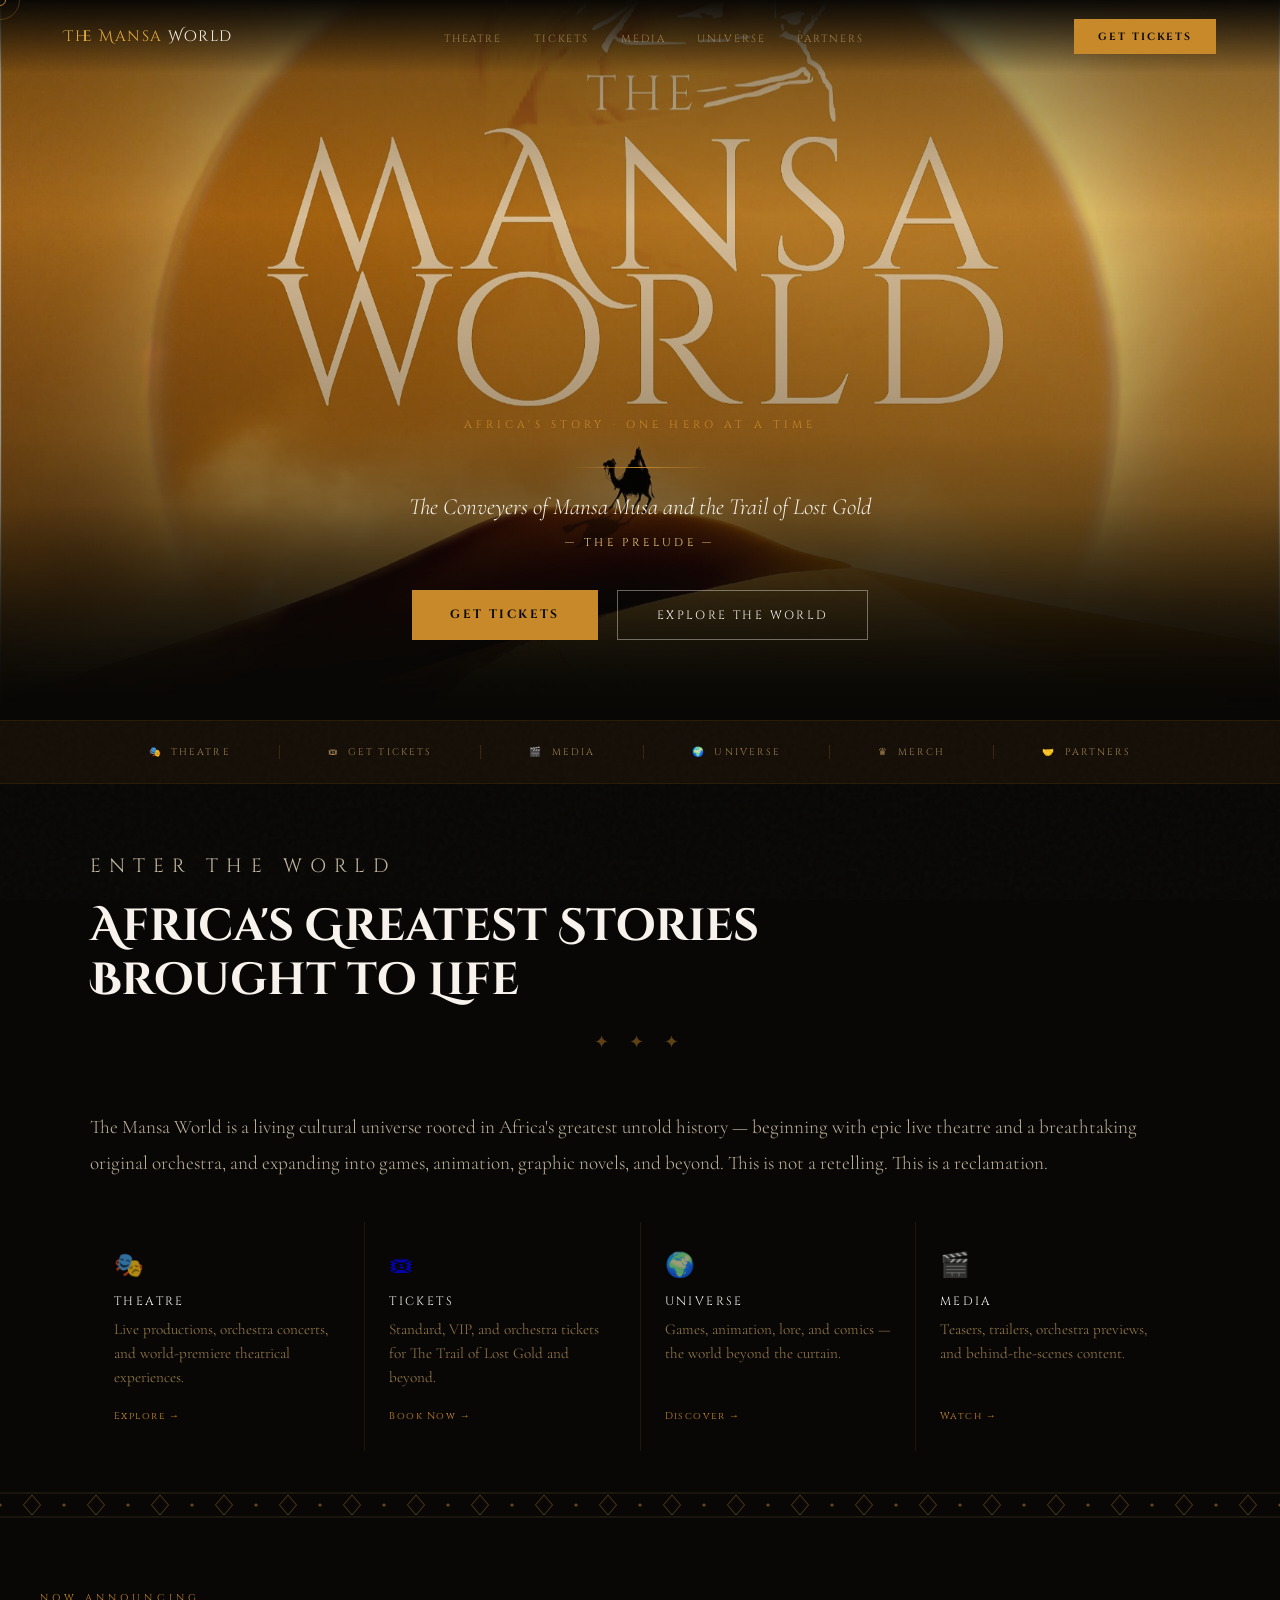
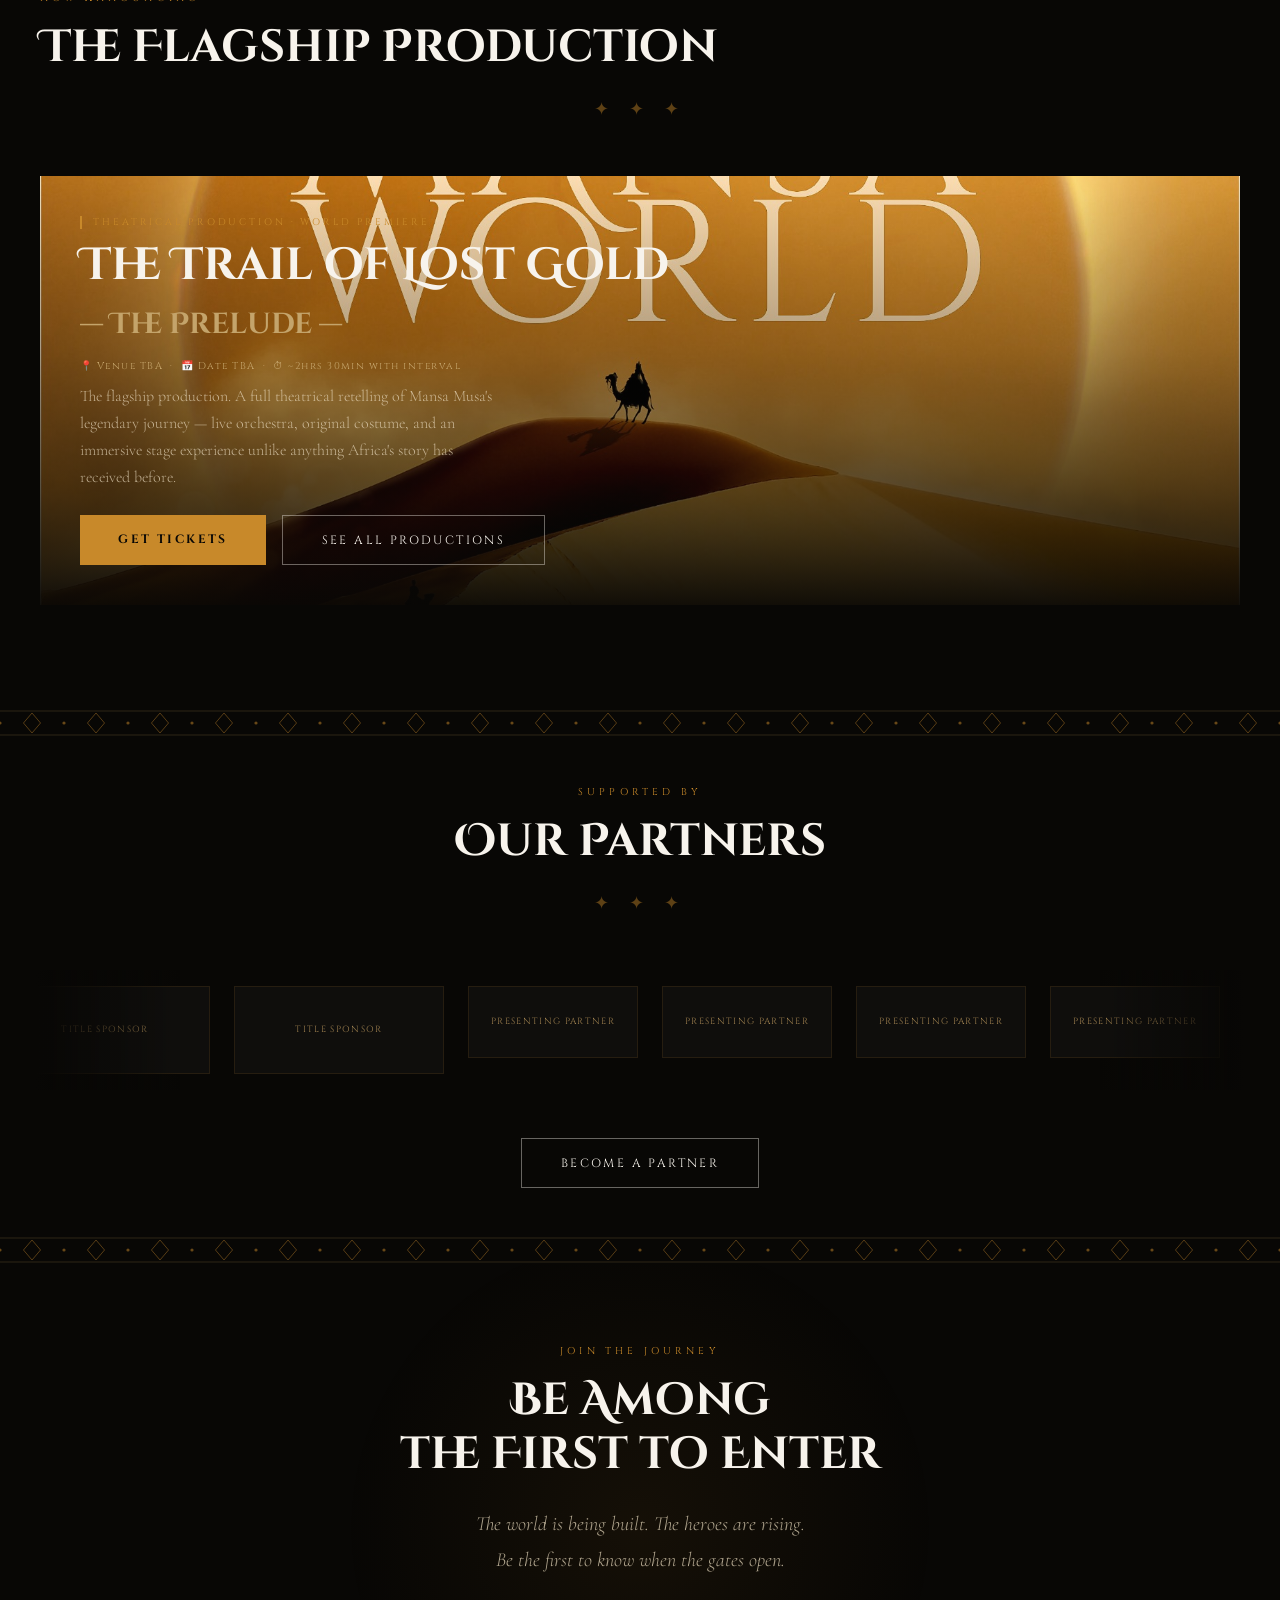
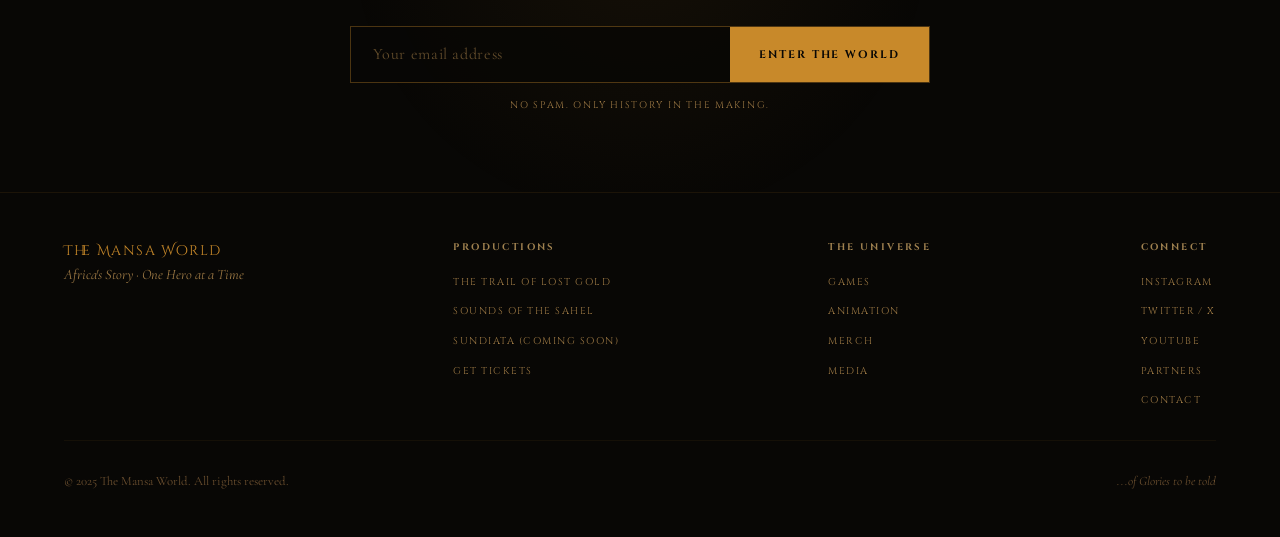
==== index.html @ ad593a13 "Initial commit" ====
<!DOCTYPE html>
<html lang="en">
<head>
  <meta charset="UTF-8" />
  <meta name="viewport" content="width=device-width, initial-scale=1.0"/>
  <title>The Mansa World — Africa's Story, One Hero at a Time</title>
  <link rel="preconnect" href="https://fonts.googleapis.com">
  <link rel="preconnect" href="https://fonts.gstatic.com" crossorigin>
  <link href="https://fonts.googleapis.com/css2?family=Cinzel+Decorative:wght@400;700;900&family=Cinzel:wght@400;600;700&family=Cormorant+Garamond:ital,wght@0,300;0,400;0,600;1,300;1,400&display=swap" rel="stylesheet">
  <link rel="stylesheet" href="styles.css">
</head>
<body>

<div class="page-curtain" id="pageCurtain"></div>
<div class="cursor" id="cursor"></div>
<div class="cursor-trail" id="cursorTrail"></div>

<nav class="nav-entrance">
  <a href="index.html" class="nav-logo">The Mansa <span>World</span></a>
  <ul class="nav-links">
    <li><a href="theatre.html">Theatre</a></li>
    <li><a href="tickets.html">Tickets</a></li>
    <li><a href="media.html">Media</a></li>
    <li><a href="universe.html">Universe</a></li>
    <li><a href="sponsors.html">Partners</a></li>
  </ul>
  <button type="button" class="nav-cta" onclick="window.location='tickets.html'">Get Tickets</button>
  <button type="button" class="hamburger" id="hamburger" aria-label="Toggle menu"><span></span><span></span><span></span></button>
</nav>

<!-- HERO -->
<section id="hero">
  <div class="hero-bg-image"></div>
  <div class="hero-bg-overlay"></div>
  <div id="particles"></div>
  <p class="hero-eyebrow">Africa's Story · One Hero at a Time</p>
  <div class="hero-divider"></div>
  <p class="hero-subtitle">The Conveyers of Mansa Musa and the Trail of Lost Gold</p>
  <p class="hero-prelude">— The Prelude —</p>
  <div class="hero-actions">
    <a href="tickets.html" class="btn-primary">Get Tickets</a>
    <a href="theatre.html" class="btn-outline">Explore the World</a>
  </div>
</section>

<!-- QUICK NAV STRIP -->
<div class="quick-strip">
  <a href="theatre.html">🎭 &nbsp;Theatre</a>
  <div class="quick-strip-divider"></div>
  <a href="tickets.html">🎟 &nbsp;Get Tickets</a>
  <div class="quick-strip-divider"></div>
  <a href="media.html">🎬 &nbsp;Media</a>
  <div class="quick-strip-divider"></div>
  <a href="universe.html">🌍 &nbsp;Universe</a>
  <div class="quick-strip-divider"></div>
  <a href="merch.html">♛ &nbsp;Merch</a>
  <div class="quick-strip-divider"></div>
  <a href="sponsors.html">🤝 &nbsp;Partners</a>
</div>

<!-- HUB -->
<section id="hub">
  <div class="hub-inner reveal">
    <p class="section-label">Enter the World</p>
    <h2 class="section-title">Africa's Greatest Stories<br/>Brought to Life</h2>
    <div class="ornament">✦ ✦ ✦</div>
    <p>The Mansa World is a living cultural universe rooted in Africa's greatest untold history — beginning with epic live theatre and a breathtaking original orchestra, and expanding into games, animation, graphic novels, and beyond. This is not a retelling. This is a reclamation.</p>
  </div>
  <div class="hub-grid">
    <a href="theatre.html" class="hub-tile reveal">
      <div class="hub-tile-icon">🎭</div>
      <div class="hub-tile-label">Theatre</div>
      <div class="hub-tile-desc">Live productions, orchestra concerts, and world-premiere theatrical experiences.</div>
      <span class="hub-arrow">Explore →</span>
    </a>
    <a href="tickets.html" class="hub-tile reveal">
      <div class="hub-tile-icon">🎟</div>
      <div class="hub-tile-label">Tickets</div>
      <div class="hub-tile-desc">Standard, VIP, and orchestra tickets for The Trail of Lost Gold and beyond.</div>
      <span class="hub-arrow">Book Now →</span>
    </a>
    <a href="universe.html" class="hub-tile reveal">
      <div class="hub-tile-icon">🌍</div>
      <div class="hub-tile-label">Universe</div>
      <div class="hub-tile-desc">Games, animation, lore, and comics — the world beyond the curtain.</div>
      <span class="hub-arrow">Discover →</span>
    </a>
    <a href="media.html" class="hub-tile reveal">
      <div class="hub-tile-icon">🎬</div>
      <div class="hub-tile-label">Media</div>
      <div class="hub-tile-desc">Teasers, trailers, orchestra previews, and behind-the-scenes content.</div>
      <span class="hub-arrow">Watch →</span>
    </a>
  </div>
</section>

<!-- BAND -->
<div class="sahel-band"><svg viewBox="0 0 1200 28" preserveAspectRatio="none" xmlns="http://www.w3.org/2000/svg"><defs><pattern id="sb1" x="0" y="0" width="60" height="28" patternUnits="userSpaceOnUse"><polygon points="30,4 38,14 30,24 22,14" fill="none" stroke="#C8892A" stroke-width="0.8"/><circle cx="0" cy="14" r="1.5" fill="#C8892A"/><circle cx="60" cy="14" r="1.5" fill="#C8892A"/><line x1="0" y1="2" x2="60" y2="2" stroke="#9E7A45" stroke-width="0.5"/><line x1="0" y1="26" x2="60" y2="26" stroke="#9E7A45" stroke-width="0.5"/></pattern></defs><rect width="1200" height="28" fill="url(#sb1)"/></svg></div>

<!-- FEATURED SHOW -->
 <br/><br/>
<section id="featured">
  <div class="featured-inner">
    <div class="featured-header reveal">
      <p class="section-label">Now Announcing</p>
      <h2 class="section-title">The Flagship Production</h2>
      <div class="ornament">✦ ✦ ✦</div>
    </div>
    <div class="show-card featured reveal">
      <div class="show-img show-img-cover"></div>
      <div class="show-card-gradient"></div>
      <div class="show-overlay"></div>
      <div class="show-info">
        <div class="show-type">Theatrical Production · World Premiere</div>
        <h3 class="show-title">The Trail of Lost Gold<br/><span class="show-title-sub">— The Prelude —</span></h3>
        <div class="show-meta">📍 Venue TBA &nbsp;·&nbsp; 📅 Date TBA &nbsp;·&nbsp; ⏱ ~2hrs 30min with interval</div>
        <p class="show-desc">The flagship production. A full theatrical retelling of Mansa Musa's legendary journey — live orchestra, original costume, and an immersive stage experience unlike anything Africa's story has received before.</p>
        <div class="show-actions">
          <a href="tickets.html" class="btn-primary">Get Tickets</a>
          <a href="theatre.html" class="btn-outline">See All Productions</a>
        </div>
      </div>
    </div>
  </div>
</section>
<br/><br/>

<!-- BAND -->
<div class="sahel-band"><svg viewBox="0 0 1200 28" preserveAspectRatio="none" xmlns="http://www.w3.org/2000/svg"><defs><pattern id="sb2" x="0" y="0" width="60" height="28" patternUnits="userSpaceOnUse"><polygon points="30,4 38,14 30,24 22,14" fill="none" stroke="#C8892A" stroke-width="0.8"/><circle cx="0" cy="14" r="1.5" fill="#C8892A"/><circle cx="60" cy="14" r="1.5" fill="#C8892A"/><line x1="0" y1="2" x2="60" y2="2" stroke="#9E7A45" stroke-width="0.5"/><line x1="0" y1="26" x2="60" y2="26" stroke="#9E7A45" stroke-width="0.5"/></pattern></defs><rect width="1200" height="28" fill="url(#sb2)"/></svg></div>

<!-- PARTNERS SCROLL -->
<section class="partners-strip">
  <div class="partners-strip-header reveal">
    <p class="section-label">Supported By</p>
    <h2 class="section-title">Our Partners</h2>
    <div class="ornament">✦ ✦ ✦</div>
  </div>

  <div class="partners-scroll-outer">
    <div class="partners-track">
      <!-- Set 1 -->
      <div class="partner-logo-item lg"><span>Title Sponsor</span></div>
      <div class="partner-logo-item lg"><span>Title Sponsor</span></div>
      <div class="partner-logo-item"><span>Presenting Partner</span></div>
      <div class="partner-logo-item"><span>Presenting Partner</span></div>
      <div class="partner-logo-item"><span>Presenting Partner</span></div>
      <div class="partner-logo-item"><span>Presenting Partner</span></div>
      <div class="partner-logo-item sm"><span>Supporting Partner</span></div>
      <div class="partner-logo-item sm"><span>Supporting Partner</span></div>
      <div class="partner-logo-item sm"><span>Supporting Partner</span></div>
      <div class="partner-logo-item sm"><span>Supporting Partner</span></div>
      <div class="partner-logo-item sm"><span>Supporting Partner</span></div>
      <div class="partner-logo-item sm"><span>Supporting Partner</span></div>
      <!-- Set 2 — duplicate for seamless loop -->
      <div class="partner-logo-item lg"><span>Title Sponsor</span></div>
      <div class="partner-logo-item lg"><span>Title Sponsor</span></div>
      <div class="partner-logo-item"><span>Presenting Partner</span></div>
      <div class="partner-logo-item"><span>Presenting Partner</span></div>
      <div class="partner-logo-item"><span>Presenting Partner</span></div>
      <div class="partner-logo-item"><span>Presenting Partner</span></div>
      <div class="partner-logo-item sm"><span>Supporting Partner</span></div>
      <div class="partner-logo-item sm"><span>Supporting Partner</span></div>
      <div class="partner-logo-item sm"><span>Supporting Partner</span></div>
      <div class="partner-logo-item sm"><span>Supporting Partner</span></div>
      <div class="partner-logo-item sm"><span>Supporting Partner</span></div>
      <div class="partner-logo-item sm"><span>Supporting Partner</span></div>
    </div>
  </div>

  <div class="partners-strip-cta reveal">
    <a href="sponsors.html" class="btn-outline">Become a Partner</a>
  </div>
</section>

<!-- BAND -->
<div class="sahel-band"><svg viewBox="0 0 1200 28" preserveAspectRatio="none" xmlns="http://www.w3.org/2000/svg"><defs><pattern id="sb3" x="0" y="0" width="60" height="28" patternUnits="userSpaceOnUse"><polygon points="30,4 38,14 30,24 22,14" fill="none" stroke="#C8892A" stroke-width="0.8"/><circle cx="0" cy="14" r="1.5" fill="#C8892A"/><circle cx="60" cy="14" r="1.5" fill="#C8892A"/><line x1="0" y1="2" x2="60" y2="2" stroke="#9E7A45" stroke-width="0.5"/><line x1="0" y1="26" x2="60" y2="26" stroke="#9E7A45" stroke-width="0.5"/></pattern></defs><rect width="1200" height="28" fill="url(#sb3)"/></svg></div>

<!-- WAITLIST -->
<section id="waitlist">
  <div class="waitlist-inner">
    <div class="reveal">
      <p class="section-label">Join the Journey</p>
      <h2 class="section-title">Be Among<br/>the First to Enter</h2>
    </div>
    <p class="waitlist-text reveal">The world is being built. The heroes are rising.<br/>Be the first to know when the gates open.</p>
    <div class="waitlist-form reveal">
      <input type="email" id="emailInput" placeholder="Your email address"/>
      <button onclick="handleSignup()">Enter the World</button>
    </div>
    <p class="waitlist-note reveal">No spam. Only history in the making.</p>
    <div class="success-msg" id="successMsg">⚜ &nbsp; You're on the list. The trail awaits.</div>
  </div>
</section>

<!-- FOOTER -->
<footer>
  <div>
    <div class="footer-brand">The Mansa World</div>
    <div class="footer-tagline">Africa's Story · One Hero at a Time</div>
  </div>
  <div class="footer-col">
    <h4>Productions</h4>
    <ul>
      <li><a href="theatre.html">The Trail of Lost Gold</a></li>
      <li><a href="theatre.html">Sounds of the Sahel</a></li>
      <li><a href="theatre.html">Sundiata (Coming Soon)</a></li>
      <li><a href="tickets.html">Get Tickets</a></li>
    </ul>
  </div>
  <div class="footer-col">
    <h4>The Universe</h4>
    <ul>
      <li><a href="universe.html">Games</a></li>
      <li><a href="universe.html">Animation</a></li>
      <li><a href="merch.html">Merch</a></li>
      <li><a href="media.html">Media</a></li>
    </ul>
  </div>
  <div class="footer-col">
  <h4>Connect</h4>
  <ul>
    <li><a href="https://www.instagram.com/themansaworld1" target="_blank" rel="noopener noreferrer">Instagram</a></li>
    <li><a href="https://x.com/TheMansaWorld?s=20" target="_blank" rel="noopener noreferrer">Twitter / X</a></li>
    <li><a href="https://www.youtube.com/@TheMansaWorld" target="_blank" rel="noopener noreferrer">YouTube</a></li>
    <li><a href="sponsors.html">Partners</a></li>
    <li><a href="mailto:hello@themansaworld.com" target="_blank" rel="noopener noreferrer">Contact</a></li>
  </ul>
</div>
  <div class="footer-bottom">
    <p>© 2025 The Mansa World. All rights reserved.</p>
    <p class="footer-motto">...of Glories to be told</p>
  </div>
</footer>

<script src="main.js"></script>
<script>
  // Curtain cleanup
  const curtain=document.getElementById('pageCurtain');
  if(curtain){curtain.addEventListener('animationend',()=>{curtain.style.display='none';});}
  // Hub tile stagger — after curtain clears
  setTimeout(()=>{document.querySelectorAll('.hub-tile').forEach((t,i)=>{setTimeout(()=>t.classList.add('visible'),i*130);});},1900);
  const pc=document.getElementById('particles');
  for(let i=0;i<35;i++){const p=document.createElement('div');p.className='particle';p.style.left=Math.random()*100+'vw';p.style.animationDuration=(10+Math.random()*18)+'s';p.style.animationDelay=(Math.random()*20)+'s';p.style.width=p.style.height=(1+Math.random()*2)+'px';pc.appendChild(p);}
  function handleSignup(){
    const input=document.getElementById('emailInput'),msg=document.getElementById('successMsg');
    if(!input.value||!input.value.includes('@')){input.focus();return;}
    input.parentElement.style.display='none';msg.style.display='block';
  }
  document.getElementById('emailInput').addEventListener('keydown',e=>{if(e.key==='Enter')handleSignup();});
</script>
</body>
</html>
---- styles.css ----
:root {
  --gold:#C8892A;--gold-light:#E6B040;--gold-pale:#F2D080;--white:#F7F3EC;
  --obsidian:#080705;--deep:#100D08;--earth:#2C1D0E;--terracotta:#A0522D;
  --ochre:#C47A2B;--sienna:#8B3A1A;--sahel-dust:#6B4F2F;--sage-dry:#7A7A5A;
  --sand:#9E7A45;--sand-light:#C4A46B;--cream:#EEE0C4;--muted:#A08250;
}
*,*::before,*::after{box-sizing:border-box;margin:0;padding:0;}
html{scroll-behavior:smooth;}
body{background:var(--obsidian);color:var(--cream);font-family:'Cormorant Garamond',serif;overflow-x:hidden;cursor:none;}
body::before{content:'';position:fixed;inset:0;z-index:0;background-image:url("data:image/svg+xml,%3Csvg viewBox='0 0 200 200' xmlns='http://www.w3.org/2000/svg'%3E%3Cfilter id='n'%3E%3CfeTurbulence type='fractalNoise' baseFrequency='0.85' numOctaves='4' stitchTiles='stitch'/%3E%3C/filter%3E%3Crect width='100%25' height='100%25' filter='url(%23n)' opacity='1'/%3E%3C/svg%3E");opacity:.03;pointer-events:none;}
.cursor{position:fixed;z-index:9999;width:12px;height:12px;border:1.5px solid var(--gold);border-radius:50%;pointer-events:none;transform:translate(-50%,-50%);mix-blend-mode:difference;}
.cursor-trail{position:fixed;z-index:9998;width:40px;height:40px;border:1px solid rgba(200,137,42,.3);border-radius:50%;pointer-events:none;transform:translate(-50%,-50%);transition:all .12s ease-out;}

/* NAV */
nav{position:fixed;top:0;left:0;right:0;z-index:200;display:flex;align-items:center;justify-content:space-between;padding:1.2rem 4rem;background:linear-gradient(to bottom,rgba(8,7,5,.97),transparent);}
.nav-logo{font-family:'Cinzel Decorative',serif;font-size:.95rem;color:var(--gold-light);letter-spacing:.1em;text-decoration:none;transition:color .3s,text-shadow .3s;}
.nav-logo span{color:var(--white);}
.nav-logo:hover{color:var(--white);text-shadow:0 0 24px rgba(200,137,42,.5);}
.nav-links{display:flex;gap:2rem;list-style:none;}
.nav-links a{font-family:'Cinzel',serif;font-size:.65rem;letter-spacing:.18em;text-transform:uppercase;color:var(--muted);text-decoration:none;transition:color .35s,text-shadow .35s;position:relative;padding-bottom:3px;}
.nav-links a::after{content:'';position:absolute;bottom:0;left:0;width:0;height:1px;background:linear-gradient(to right,var(--gold),var(--gold-light));transition:width .35s cubic-bezier(.22,1,.36,1);}
.nav-links a:hover{color:var(--gold-light);text-shadow:0 0 18px rgba(200,137,42,.4);}
.nav-links a:hover::after,.nav-links a.active::after{width:100%;}
.nav-links a.active{color:var(--gold-light);}
.nav-cta{font-family:'Cinzel',serif;font-size:.65rem;letter-spacing:.18em;text-transform:uppercase;background:var(--gold);border:none;color:var(--obsidian);padding:.65rem 1.5rem;cursor:none;font-weight:700;transition:background .3s,transform .2s,box-shadow .3s;}
.nav-cta:hover{background:var(--gold-light);transform:translateY(-2px);box-shadow:0 6px 24px rgba(200,137,42,.35);}
.hamburger{display:none;background:none;border:none;cursor:pointer;padding:.5rem;flex-direction:column;justify-content:center;gap:5px;}
.hamburger span{display:block;width:22px;height:2px;background:var(--gold-light);border-radius:2px;transition:transform .3s,opacity .3s;}
.hamburger.open span:nth-child(1){transform:translateY(7px) rotate(45deg);}
.hamburger.open span:nth-child(2){opacity:0;transform:scaleX(0);}
.hamburger.open span:nth-child(3){transform:translateY(-7px) rotate(-45deg);}

/* HERO */
#hero{position:relative;min-height:80vh;display:flex;flex-direction:column;align-items:center;justify-content:flex-end;text-align:center;overflow:hidden;padding:2rem 2rem 5rem;}
.hero-bg-overlay{position:absolute;inset:0;z-index:0;background:linear-gradient(to bottom,rgba(8,7,5,.5) 0%,rgba(8,7,5,.15) 30%,rgba(8,7,5,.35) 60%,rgba(8,7,5,1) 100%);}
#hero::after{content:'';position:absolute;bottom:0;left:0;right:0;height:30%;background:linear-gradient(to top,var(--obsidian),transparent);z-index:0;}
#particles{position:absolute;inset:0;pointer-events:none;overflow:hidden;z-index:1;}
.particle{position:absolute;width:2px;height:2px;background:var(--gold-pale);border-radius:50%;animation:float linear infinite;opacity:0;}
#hero>*:not(.hero-bg-overlay):not(#particles):not(.scroll-hint):not(.hero-bg-image){position:relative;z-index:2;}
.hero-eyebrow{font-family:'Cinzel',serif;font-size:.68rem;letter-spacing:.38em;text-transform:uppercase;color:var(--gold);margin-bottom:1rem;opacity:0;animation:fadeUp 1s .3s forwards;}
.hero-divider{width:140px;height:1px;background:linear-gradient(to right,transparent,var(--gold),transparent);margin:1.2rem auto;opacity:0;animation:fadeIn 1s .7s forwards;}
.hero-subtitle{font-size:clamp(1rem,2.2vw,1.45rem);font-style:italic;font-weight:300;color:var(--white);max-width:580px;line-height:1.7;opacity:0;animation:fadeUp 1s .9s forwards;}
.hero-prelude{margin-top:.5rem;font-family:'Cinzel',serif;font-size:.7rem;letter-spacing:.3em;text-transform:uppercase;color:var(--gold-pale);opacity:0;animation:fadeUp 1s 1.1s forwards;}
.hero-actions{margin-top:2.5rem;display:flex;gap:1.2rem;flex-wrap:wrap;justify-content:center;opacity:0;animation:fadeUp 1s 1.3s forwards;}
.scroll-hint{position:absolute;bottom:2rem;left:50%;transform:translateX(-50%);display:flex;flex-direction:column;align-items:center;gap:.5rem;font-family:'Cinzel',serif;font-size:.58rem;letter-spacing:.3em;text-transform:uppercase;color:var(--sand);z-index:2;opacity:0;animation:fadeIn 1s 2s forwards;}
.scroll-hint::after{content:'';display:block;width:1px;height:44px;background:linear-gradient(to bottom,var(--gold),transparent);animation:scrollPulse 2s infinite;}

/* ENTRANCE — page curtain */
.page-curtain{position:fixed;inset:0;z-index:8000;background:var(--obsidian);pointer-events:none;animation:curtain-lift 1.6s ease-out forwards;}
@keyframes curtain-lift{0%,35%{opacity:1;}100%{opacity:0;}}

/* ENTRANCE — nav slide down (homepage only) */
.nav-entrance{animation:nav-drop .9s .6s cubic-bezier(.22,1,.36,1) backwards;}
@keyframes nav-drop{from{transform:translateY(-110%);opacity:0;}to{transform:translateY(0);opacity:1;}}

/* ENTRANCE — hero background slow zoom */
.hero-bg-image{position:absolute;inset:0;z-index:0;background-image:url('cover.jpeg');background-size:cover;background-position:center 40%;animation:hero-zoom 14s ease-out forwards;will-change:transform;}
@keyframes hero-zoom{from{transform:scale(1.07);}to{transform:scale(1);}}

/* ENTRANCE — hero text improved delays */
.hero-eyebrow{animation-delay:.85s !important;}
.hero-divider{animation-delay:1.15s !important;}
.hero-subtitle{animation-delay:1.35s !important;}
.hero-prelude{animation-delay:1.55s !important;}
.hero-actions{animation-delay:1.75s !important;}

/* ENTRANCE — hub tiles stagger (set via JS) */
.hub-tile{opacity:0;transform:translateY(22px);transition:opacity .55s ease,transform .55s ease;}
.hub-tile.visible{opacity:1;transform:translateY(0);}

/* PAGE BANNER */
.page-banner{position:relative;min-height:48vh;display:flex;align-items:flex-end;padding:0 4rem 4.5rem;overflow:hidden;background-image:url('cover.jpeg');background-size:cover;background-position:center 20%;}
.page-banner::before{content:'';position:absolute;inset:0;background:linear-gradient(to bottom,rgba(8,7,5,.7) 0%,rgba(8,7,5,.35) 45%,rgba(8,7,5,.92) 100%);}
.page-banner::after{content:'';position:absolute;bottom:0;left:0;right:0;height:1px;background:linear-gradient(to right,transparent,rgba(200,137,42,.4),transparent);}
.page-banner-content{position:relative;z-index:1;max-width:1200px;width:100%;}
.page-banner-eyebrow{font-family:'Cinzel',serif;font-size:.6rem;letter-spacing:.38em;text-transform:uppercase;color:var(--gold);margin-bottom:1rem;}
.page-title{font-family:'Cinzel Decorative',serif;font-size:clamp(2rem,5vw,4rem);color:var(--white);line-height:1.1;margin-bottom:1rem;}
.page-subtitle{font-size:1.15rem;font-style:italic;font-weight:300;color:rgba(238,224,196,.72);max-width:560px;line-height:1.7;}

/* BUTTONS */
.btn-primary{font-family:'Cinzel',serif;font-size:.75rem;letter-spacing:.2em;text-transform:uppercase;background:var(--gold);color:var(--obsidian);border:none;padding:1rem 2.4rem;cursor:none;font-weight:700;text-decoration:none;display:inline-block;transition:background .3s,transform .2s,box-shadow .3s;}
.btn-primary:hover{background:var(--gold-light);transform:translateY(-2px);box-shadow:0 8px 28px rgba(200,137,42,.4);}
.btn-outline{font-family:'Cinzel',serif;font-size:.75rem;letter-spacing:.2em;text-transform:uppercase;background:none;color:var(--white);border:1px solid rgba(247,243,236,.4);padding:1rem 2.4rem;cursor:none;text-decoration:none;display:inline-block;transition:border-color .3s,color .3s;}
.btn-outline:hover{border-color:var(--gold-light);color:var(--gold-light);}

/* DECORATIVE */
.sahel-band{position:relative;z-index:1;width:100%;height:28px;overflow:hidden;opacity:.5;}
.sahel-band svg{width:100%;height:100%;}
.section-label{font-family:'Cinzel',serif;font-size:.62rem;letter-spacing:.42em;text-transform:uppercase;color:var(--gold);margin-bottom:1rem;}
.section-title{font-family:'Cinzel Decorative',serif;font-size:clamp(1.6rem,3.5vw,3rem);color:var(--white);line-height:1.2;margin-bottom:1.5rem;}
.ornament{text-align:center;margin:.5rem 0 3.5rem;color:var(--gold);font-size:1.1rem;letter-spacing:.5rem;opacity:.45;}

/* HUB (Homepage) */
#hub{position:relative;z-index:1;padding:4rem 2rem 2.5rem;}
.hub-inner{max-width:1100px;margin:0 auto 2.5rem;}
.hub-inner p{font-size:1.2rem;line-height:1.9;font-weight:300;color:rgba(238,224,196,.8);}
.hub-grid{display:grid;grid-template-columns:repeat(4,1fr);gap:1px;max-width:1100px;margin:0 auto;background:rgba(200,137,42,.12);}
.hub-tile{display:flex;flex-direction:column;align-items:flex-start;padding:1.8rem 1.5rem;background:var(--obsidian);text-decoration:none;transition:background .3s;}
.hub-tile:hover{background:rgba(44,29,14,.8);}
.hub-tile:hover .hub-arrow{color:var(--gold-light);transform:translateX(4px);}
.hub-tile-icon{font-size:1.5rem;margin-bottom:.8rem;opacity:.7;}
.hub-tile-label{font-family:'Cinzel',serif;font-size:.75rem;letter-spacing:.2em;text-transform:uppercase;color:var(--white);margin-bottom:.5rem;}
.hub-tile-desc{font-size:.95rem;color:var(--muted);font-weight:300;line-height:1.6;margin-bottom:1.2rem;flex:1;}
.hub-arrow{font-family:'Cinzel',serif;font-size:.62rem;letter-spacing:.15em;color:var(--gold);transition:color .3s,transform .3s;display:inline-block;}

/* FEATURED (Homepage) */
#featured{position:relative;z-index:1;padding:2rem 2rem 4rem;}
.featured-inner{max-width:1200px;margin:0 auto;}
.featured-header{margin-bottom:2.5rem;}

/* QUICK-NAV STRIP (Homepage) */
.quick-strip{position:relative;z-index:1;background:rgba(44,29,14,.4);border-top:1px solid rgba(200,137,42,.1);border-bottom:1px solid rgba(200,137,42,.1);padding:1.5rem 4rem;display:flex;align-items:center;justify-content:center;gap:3rem;flex-wrap:wrap;}
.quick-strip a{font-family:'Cinzel',serif;font-size:.6rem;letter-spacing:.22em;text-transform:uppercase;color:var(--muted);text-decoration:none;transition:color .3s;}
.quick-strip a:hover{color:var(--gold-light);}
.quick-strip-divider{width:1px;height:14px;background:rgba(200,137,42,.2);}

/* THEATRE */
#theatre{position:relative;z-index:1;padding:6rem 2rem 5rem;max-width:1200px;margin:0 auto;}
.theatre-intro{max-width:700px;margin-bottom:5rem;}
.theatre-intro p{font-size:1.22rem;line-height:1.9;font-weight:300;color:rgba(238,224,196,.82);margin-bottom:1.2rem;}
.theatre-intro p em{color:var(--sand-light);font-style:italic;}
.shows-grid{display:grid;grid-template-columns:1fr 1fr;gap:2px;}
.show-card{position:relative;overflow:hidden;background:var(--earth);min-height:460px;display:flex;flex-direction:column;justify-content:flex-end;cursor:none;transition:transform .5s;}
.show-card:hover{transform:scale(1.012);}
.show-card:hover .show-overlay{opacity:1;}
.show-card:hover .show-img{transform:scale(1.06);}
.show-img{position:absolute;inset:0;background:linear-gradient(135deg,#2C1D0E 0%,#1A1208 50%,#3A2410 100%);transition:transform .7s;display:flex;align-items:center;justify-content:center;font-size:5rem;opacity:.2;}
.show-card-gradient{position:absolute;inset:0;background:linear-gradient(to top,rgba(8,7,5,.96) 0%,rgba(8,7,5,.3) 60%,transparent 100%);}
.show-info{position:relative;z-index:1;padding:2.5rem;}
.show-type{font-family:'Cinzel',serif;font-size:.6rem;letter-spacing:.3em;text-transform:uppercase;color:var(--gold);margin-bottom:.6rem;border-left:2px solid var(--gold);padding-left:.7rem;}
.show-title{font-family:'Cinzel Decorative',serif;font-size:clamp(1.2rem,2.2vw,1.9rem);color:var(--white);line-height:1.2;margin-bottom:.8rem;}
.show-meta{font-family:'Cinzel',serif;font-size:.62rem;letter-spacing:.15em;color:var(--sand-light);margin-bottom:.6rem;}
.show-desc{font-size:1rem;font-weight:300;line-height:1.7;color:rgba(238,224,196,.7);margin-bottom:1.5rem;max-width:420px;}
.show-overlay{position:absolute;inset:0;z-index:0;border:1px solid rgba(200,137,42,.3);opacity:0;transition:opacity .4s;pointer-events:none;}
.show-actions{display:flex;gap:1rem;flex-wrap:wrap;}
.show-card.featured{grid-column:1/-1;min-height:400px;}
.show-card.featured .show-title{font-size:clamp(1.8rem,3.5vw,2.8rem);}

/* UPCOMING (on Theatre page) */
#upcoming{position:relative;z-index:1;padding:6rem 2rem;background:linear-gradient(to bottom,transparent,rgba(44,29,14,.55) 20%,rgba(44,29,14,.55) 80%,transparent);}
.upcoming-inner{max-width:1100px;margin:0 auto;}
.upcoming-items{display:grid;grid-template-columns:repeat(4,1fr);gap:1.5rem;margin-top:2rem;}
.upcoming-item{padding:1.8rem 1.5rem;border:1px solid rgba(200,137,42,.1);background:rgba(8,7,5,.4);transition:border-color .3s;}
.upcoming-item:hover{border-color:rgba(200,137,42,.35);}
.upcoming-tag{font-family:'Cinzel',serif;font-size:.55rem;letter-spacing:.2em;text-transform:uppercase;color:var(--terracotta);margin-bottom:.7rem;}
.upcoming-title{font-family:'Cinzel',serif;font-size:.8rem;letter-spacing:.1em;color:var(--white);margin-bottom:.4rem;}
.upcoming-desc{font-size:.92rem;color:var(--muted);font-weight:300;line-height:1.6;}
.upcoming-status{display:inline-block;margin-top:1rem;font-family:'Cinzel',serif;font-size:.55rem;letter-spacing:.15em;text-transform:uppercase;padding:.25rem .7rem;border:1px solid rgba(200,137,42,.3);color:var(--gold);}

/* SECTION CTA */
.section-cta{position:relative;z-index:1;padding:6rem 2rem;text-align:center;background:linear-gradient(to bottom,transparent,rgba(44,29,14,.5) 30%,rgba(44,29,14,.5) 70%,transparent);}
.section-cta-inner{max-width:620px;margin:0 auto;}
.section-cta p{font-size:1.2rem;font-style:italic;font-weight:300;color:rgba(238,224,196,.75);margin-bottom:2rem;line-height:1.8;}
.cta-buttons{display:flex;gap:1rem;justify-content:center;flex-wrap:wrap;}

/* TICKETS */
#tickets{position:relative;z-index:1;background:linear-gradient(to bottom,transparent,rgba(44,29,14,.7) 15%,rgba(44,29,14,.7) 85%,transparent);padding:6rem 2rem;}
.tickets-inner{max-width:1100px;margin:0 auto;}
.ticket-cards{display:grid;grid-template-columns:repeat(3,1fr);gap:1.5rem;margin-top:3.5rem;}
.ticket-card{border:1px solid rgba(200,137,42,.15);padding:2.5rem 2rem;background:rgba(8,7,5,.5);position:relative;overflow:hidden;transition:border-color .4s,transform .4s;}
.ticket-card:hover{border-color:rgba(200,137,42,.5);transform:translateY(-4px);}
.ticket-card::before{content:'';position:absolute;top:0;left:0;right:0;height:1px;background:linear-gradient(to right,transparent,var(--gold),transparent);opacity:0;transition:opacity .4s;}
.ticket-card:hover::before{opacity:1;}
.ticket-badge{display:inline-block;font-family:'Cinzel',serif;font-size:.58rem;letter-spacing:.2em;text-transform:uppercase;background:rgba(200,137,42,.15);color:var(--gold);border:1px solid rgba(200,137,42,.3);padding:.3rem .8rem;margin-bottom:1.2rem;}
.ticket-show{font-family:'Cinzel',serif;font-size:.8rem;letter-spacing:.12em;color:var(--white);margin-bottom:.4rem;}
.ticket-venue{font-size:.92rem;font-style:italic;color:var(--sand);margin-bottom:.3rem;}
.ticket-date{font-family:'Cinzel',serif;font-size:.62rem;letter-spacing:.15em;color:var(--muted);margin-bottom:1.5rem;}
.ticket-divider{width:100%;height:1px;background:rgba(200,137,42,.12);margin-bottom:1.5rem;}
.ticket-price{font-family:'Cinzel Decorative',serif;font-size:1.5rem;color:var(--gold-light);margin-bottom:.3rem;}
.ticket-price span{font-family:'Cormorant Garamond',serif;font-size:.85rem;color:var(--muted);font-weight:300;}
.ticket-note{font-size:.9rem;color:var(--muted);margin-bottom:1.8rem;}

/* GROUP BOOKINGS */
.group-bookings{max-width:1100px;margin:3.5rem auto 0;display:grid;grid-template-columns:1fr 1fr;gap:1.5rem;}
.group-card{padding:2.5rem;border:1px solid rgba(200,137,42,.12);background:rgba(8,7,5,.4);}
.group-card-icon{font-size:1.6rem;margin-bottom:1rem;opacity:.6;}
.group-card h3{font-family:'Cinzel',serif;font-size:.75rem;letter-spacing:.2em;text-transform:uppercase;color:var(--sand-light);margin-bottom:.8rem;}
.group-card p{font-size:1rem;line-height:1.8;color:rgba(238,224,196,.65);font-weight:300;margin-bottom:1.2rem;}
.group-card a{color:var(--gold-light);text-decoration:none;font-family:'Cinzel',serif;font-size:.62rem;letter-spacing:.15em;text-transform:uppercase;}

/* MEDIA */
#media{position:relative;z-index:1;padding:6rem 2rem;max-width:1200px;margin:0 auto;}
.media-tabs{display:flex;margin-top:3rem;margin-bottom:2.5rem;border-bottom:1px solid rgba(200,137,42,.15);}
.media-tab{font-family:'Cinzel',serif;font-size:.65rem;letter-spacing:.2em;text-transform:uppercase;padding:.8rem 1.8rem;cursor:none;color:var(--muted);background:none;border:none;border-bottom:2px solid transparent;margin-bottom:-1px;transition:color .3s,border-color .3s;}
.media-tab.active,.media-tab:hover{color:var(--gold-light);border-bottom-color:var(--gold);}
.media-panel{display:none;}
.media-panel.active{display:block;}
.media-grid{display:grid;grid-template-columns:repeat(3,1fr);gap:1.5rem;}
.media-card{position:relative;aspect-ratio:16/9;background:var(--earth);overflow:hidden;cursor:none;transition:transform .4s;}
.media-card:hover{transform:scale(1.02);}
.media-card:hover .media-play{opacity:1;transform:translate(-50%,-50%) scale(1);}
.media-card-bg{width:100%;height:100%;background:linear-gradient(135deg,#2C1D0E,#1A1208);display:flex;align-items:center;justify-content:center;font-size:2.5rem;opacity:.15;}
.media-play{position:absolute;top:50%;left:50%;transform:translate(-50%,-50%) scale(.85);width:56px;height:56px;border:1.5px solid var(--gold);border-radius:50%;display:flex;align-items:center;justify-content:center;opacity:0;transition:opacity .3s,transform .3s;}
.media-play::after{content:'';width:0;height:0;border-top:10px solid transparent;border-bottom:10px solid transparent;border-left:18px solid var(--gold-light);margin-left:3px;}
.media-label{position:absolute;bottom:0;left:0;right:0;padding:1rem;background:linear-gradient(to top,rgba(8,7,5,.95),transparent);}
.media-label-type{font-family:'Cinzel',serif;font-size:.55rem;letter-spacing:.2em;color:var(--gold);text-transform:uppercase;}
.media-label-title{font-size:.95rem;font-weight:300;color:var(--white);margin-top:.2rem;}

/* SOCIAL FOLLOW */
.social-follow{position:relative;z-index:1;padding:5rem 2rem;text-align:center;border-top:1px solid rgba(200,137,42,.08);}
.social-follow-inner{max-width:700px;margin:0 auto;}
.social-follow p{font-size:1.1rem;font-style:italic;font-weight:300;color:rgba(238,224,196,.65);margin-bottom:2.5rem;line-height:1.8;}
.social-links{display:flex;gap:1.2rem;justify-content:center;flex-wrap:wrap;}
.social-link{font-family:'Cinzel',serif;font-size:.62rem;letter-spacing:.2em;text-transform:uppercase;color:var(--muted);text-decoration:none;border:1px solid rgba(200,137,42,.2);padding:.7rem 1.6rem;transition:border-color .3s,color .3s;}
.social-link:hover{border-color:var(--gold);color:var(--gold-light);}

/* UNIVERSE */
#universe{position:relative;z-index:1;background:linear-gradient(to bottom,transparent,rgba(44,29,14,.6) 20%,rgba(44,29,14,.6) 80%,transparent);padding:6rem 2rem;}
.universe-inner{max-width:1100px;margin:0 auto;}
.universe-grid{display:grid;grid-template-columns:repeat(3,1fr);gap:1.5rem;margin-top:3.5rem;}
.universe-card{padding:2.5rem 2rem;border:1px solid rgba(200,137,42,.12);background:rgba(8,7,5,.5);transition:border-color .4s,transform .4s;}
.universe-card:hover{border-color:rgba(200,137,42,.4);transform:translateY(-4px);}
.universe-icon{font-size:1.8rem;margin-bottom:1rem;opacity:.6;}
.universe-title{font-family:'Cinzel',serif;font-size:.82rem;letter-spacing:.15em;text-transform:uppercase;color:var(--sand-light);margin-bottom:.8rem;}
.universe-text{font-size:1rem;line-height:1.8;color:rgba(238,224,196,.65);font-weight:300;}
.universe-card-meta{margin-top:1.2rem;font-family:'Cinzel',serif;font-size:.55rem;letter-spacing:.15em;text-transform:uppercase;color:var(--gold);opacity:.7;}

/* LORE */
#lore{position:relative;z-index:1;padding:6rem 2rem;max-width:1100px;margin:0 auto;}
.lore-grid{display:grid;grid-template-columns:1fr 1fr;gap:5rem;align-items:center;margin-top:4rem;}
.lore-text p{font-size:1.2rem;line-height:1.9;color:rgba(238,224,196,.8);margin-bottom:1.5rem;font-weight:300;}
.lore-text p em{color:var(--sand-light);font-style:italic;}
.lore-visual{position:relative;aspect-ratio:3/4;background:var(--earth);border:1px solid rgba(200,137,42,.2);overflow:hidden;}
.lore-visual::before{content:'';position:absolute;top:12px;left:12px;width:30px;height:30px;border-top:1px solid var(--gold);border-left:1px solid var(--gold);opacity:.5;z-index:1;}
.lore-visual::after{content:'';position:absolute;bottom:12px;right:12px;width:30px;height:30px;border-bottom:1px solid var(--gold);border-right:1px solid var(--gold);opacity:.5;z-index:1;}

/* UNIVERSE COMING SOON */
.universe-coming{position:relative;z-index:1;padding:5rem 2rem;}
.universe-coming-inner{max-width:1100px;margin:0 auto;}
.coming-grid{display:grid;grid-template-columns:1fr 1fr;gap:1.5rem;margin-top:3rem;}
.coming-card{display:grid;grid-template-columns:80px 1fr;gap:1.5rem;align-items:center;padding:2rem;border:1px solid rgba(200,137,42,.1);background:rgba(8,7,5,.4);transition:border-color .3s;}
.coming-card:hover{border-color:rgba(200,137,42,.3);}
.coming-card-icon{font-size:2.2rem;text-align:center;opacity:.5;}
.coming-card h3{font-family:'Cinzel',serif;font-size:.75rem;letter-spacing:.15em;text-transform:uppercase;color:var(--white);margin-bottom:.4rem;}
.coming-card p{font-size:.95rem;color:var(--muted);font-weight:300;line-height:1.6;}
.coming-tag{display:inline-block;margin-top:.8rem;font-family:'Cinzel',serif;font-size:.52rem;letter-spacing:.15em;text-transform:uppercase;padding:.2rem .6rem;border:1px solid rgba(200,137,42,.25);color:var(--gold);}

/* MERCH */
#merch{position:relative;z-index:1;padding:6rem 2rem;max-width:1100px;margin:0 auto;}
.merch-grid{display:grid;grid-template-columns:repeat(3,1fr);gap:1.5rem;margin-top:3.5rem;}
.merch-item{position:relative;aspect-ratio:3/4;background:var(--earth);border:1px solid rgba(200,137,42,.1);overflow:hidden;cursor:none;transition:border-color .4s;}
.merch-item:hover{border-color:rgba(200,137,42,.4);}
.merch-item:hover .merch-overlay{opacity:1;}
.merch-item:hover .merch-img-ph{transform:scale(1.05);}
.merch-img-ph{width:100%;height:75%;background:linear-gradient(135deg,#2C1D0E,#1A1208);display:flex;align-items:center;justify-content:center;font-size:3rem;opacity:.25;transition:transform .6s;}
.merch-info{padding:1.2rem;}
.merch-name{font-family:'Cinzel',serif;font-size:.72rem;letter-spacing:.15em;text-transform:uppercase;color:var(--white);margin-bottom:.3rem;}
.merch-price{font-size:1rem;color:var(--gold-light);font-style:italic;}
.merch-overlay{position:absolute;inset:0;background:rgba(8,7,5,.6);display:flex;align-items:center;justify-content:center;opacity:0;transition:opacity .3s;}
.merch-overlay span{font-family:'Cinzel',serif;font-size:.65rem;letter-spacing:.25em;text-transform:uppercase;color:var(--gold-light);border:1px solid var(--gold);padding:.7rem 1.5rem;}

/* MERCH PRELAUNCH */
.merch-prelaunch{position:relative;z-index:1;margin-top:0;padding:5rem 2rem;text-align:center;background:linear-gradient(to bottom,transparent,rgba(44,29,14,.5) 30%,rgba(44,29,14,.5) 70%,transparent);}
.merch-prelaunch-inner{max-width:640px;margin:0 auto;}
.merch-prelaunch h3{font-family:'Cinzel Decorative',serif;font-size:clamp(1.2rem,2.5vw,2rem);color:var(--white);margin-bottom:1rem;}
.merch-prelaunch p{font-size:1.1rem;font-style:italic;font-weight:300;color:rgba(238,224,196,.7);line-height:1.8;margin-bottom:2rem;}
.merch-perks{display:flex;gap:2rem;justify-content:center;flex-wrap:wrap;margin-bottom:2.5rem;}
.merch-perk{font-family:'Cinzel',serif;font-size:.6rem;letter-spacing:.15em;text-transform:uppercase;color:var(--sand);display:flex;align-items:center;gap:.5rem;}
.merch-perk::before{content:'✦';color:var(--gold);font-size:.7rem;}

/* SPONSORS */
#sponsors{position:relative;z-index:1;padding:6rem 2rem;}
.sponsors-inner{max-width:1100px;margin:0 auto;text-align:center;}
.sponsors-subtitle{font-size:1.1rem;font-style:italic;font-weight:300;color:rgba(238,224,196,.6);margin-bottom:4rem;}
.sponsors-tier{margin-bottom:4rem;}
.tier-label{font-family:'Cinzel',serif;font-size:.6rem;letter-spacing:.35em;text-transform:uppercase;color:var(--sand);margin-bottom:2rem;display:flex;align-items:center;gap:1.5rem;justify-content:center;}
.tier-label::before,.tier-label::after{content:'';flex:1;max-width:120px;height:1px;}
.tier-label::before{background:linear-gradient(to right,transparent,rgba(200,137,42,.3));}
.tier-label::after{background:linear-gradient(to left,transparent,rgba(200,137,42,.3));}
.sponsors-row{display:flex;align-items:center;justify-content:center;flex-wrap:wrap;gap:2rem;}
.sponsor-logo{height:70px;width:160px;background:rgba(255,255,255,.04);border:1px solid rgba(200,137,42,.12);display:flex;align-items:center;justify-content:center;transition:background .3s,border-color .3s;cursor:none;}
.sponsor-logo:hover{background:rgba(200,137,42,.08);border-color:rgba(200,137,42,.3);}
.sponsor-logo span{font-family:'Cinzel',serif;font-size:.58rem;letter-spacing:.15em;color:var(--muted);text-transform:uppercase;}
.sponsor-logo.large{width:200px;height:86px;}
.sponsor-logo.small{width:120px;height:54px;}
.become-sponsor{margin-top:3.5rem;padding-top:2.5rem;border-top:1px solid rgba(200,137,42,.08);}
.become-sponsor p{font-size:1.1rem;font-style:italic;color:rgba(238,224,196,.6);margin-bottom:1.5rem;}

/* PARTNERSHIP BENEFITS */
.partnership-benefits{position:relative;z-index:1;padding:5rem 2rem;border-top:1px solid rgba(200,137,42,.08);}
.partnership-benefits-inner{max-width:1100px;margin:0 auto;}
.benefits-grid{display:grid;grid-template-columns:repeat(3,1fr);gap:1.5rem;margin-top:3rem;}
.benefit-card{padding:2.5rem 2rem;border:1px solid rgba(200,137,42,.1);background:rgba(8,7,5,.4);transition:border-color .3s,transform .3s;}
.benefit-card:hover{border-color:rgba(200,137,42,.3);transform:translateY(-3px);}
.benefit-icon{font-size:1.6rem;margin-bottom:1rem;opacity:.6;}
.benefit-card h3{font-family:'Cinzel',serif;font-size:.75rem;letter-spacing:.18em;text-transform:uppercase;color:var(--sand-light);margin-bottom:.8rem;}
.benefit-card p{font-size:.98rem;line-height:1.8;color:rgba(238,224,196,.62);font-weight:300;}

/* PARTNERS SCROLL STRIP */
.partners-strip{position:relative;z-index:1;padding:3rem 0;}
.partners-strip-header{max-width:1100px;margin:0 auto 2rem;padding:0 2rem;text-align:center;}
.partners-scroll-outer{position:relative;overflow:hidden;}
.partners-scroll-outer::before,.partners-scroll-outer::after{content:'';position:absolute;top:0;bottom:0;width:180px;z-index:2;pointer-events:none;}
.partners-scroll-outer::before{left:0;background:linear-gradient(to right,var(--obsidian) 20%,transparent);}
.partners-scroll-outer::after{right:0;background:linear-gradient(to left,var(--obsidian) 20%,transparent);}
.partners-track{display:flex;gap:1.5rem;width:max-content;animation:scroll-logos 40s linear infinite;padding:1rem 0;}
.partners-track:hover{animation-play-state:paused;}
.partner-logo-item{flex-shrink:0;height:72px;width:170px;background:rgba(255,255,255,.03);border:1px solid rgba(200,137,42,.12);display:flex;align-items:center;justify-content:center;transition:background .3s,border-color .3s;}
.partner-logo-item:hover{background:rgba(200,137,42,.07);border-color:rgba(200,137,42,.3);}
.partner-logo-item span{font-family:'Cinzel',serif;font-size:.56rem;letter-spacing:.15em;color:var(--muted);text-transform:uppercase;text-align:center;padding:0 .8rem;line-height:1.5;}
.partner-logo-item.lg{width:210px;height:88px;}
.partner-logo-item.sm{width:130px;height:58px;}
.partners-strip-cta{text-align:center;margin-top:3rem;}
@keyframes scroll-logos{0%{transform:translateX(0);}100%{transform:translateX(-50%);}}

/* WAITLIST */
#waitlist{position:relative;z-index:1;padding:5rem 2rem;text-align:center;overflow:hidden;}
#waitlist::before{content:'';position:absolute;top:50%;left:50%;transform:translate(-50%,-50%);width:600px;height:600px;background:radial-gradient(circle,rgba(200,137,42,.07) 0%,transparent 70%);pointer-events:none;}
.waitlist-inner{max-width:580px;margin:0 auto;position:relative;}
.waitlist-text{font-size:1.25rem;font-style:italic;font-weight:300;color:rgba(238,224,196,.72);margin-bottom:3rem;line-height:1.8;}
.waitlist-form{display:flex;border:1px solid rgba(200,137,42,.35);}
.waitlist-form input{flex:1;background:rgba(8,7,5,.8);border:none;outline:none;padding:1.1rem 1.4rem;font-family:'Cormorant Garamond',serif;font-size:1rem;color:var(--white);letter-spacing:.04em;}
.waitlist-form input::placeholder{color:var(--sand);opacity:.6;}
.waitlist-form button{background:var(--gold);border:none;padding:1.1rem 1.8rem;font-family:'Cinzel',serif;font-size:.68rem;letter-spacing:.18em;text-transform:uppercase;color:var(--obsidian);cursor:none;font-weight:700;transition:background .3s;white-space:nowrap;}
.waitlist-form button:hover{background:var(--gold-light);}
.waitlist-note{margin-top:1rem;font-family:'Cinzel',serif;font-size:.6rem;letter-spacing:.18em;text-transform:uppercase;color:var(--sand);opacity:.65;}
.success-msg{display:none;font-family:'Cinzel',serif;font-size:.85rem;letter-spacing:.15em;color:var(--gold-light);padding:1.2rem;border:1px solid rgba(200,137,42,.3);margin-top:1rem;}

/* FOOTER */
footer{position:relative;z-index:1;border-top:1px solid rgba(200,137,42,.1);padding:3rem 4rem;display:flex;align-items:flex-start;justify-content:space-between;flex-wrap:wrap;gap:2rem;}
.footer-brand{font-family:'Cinzel Decorative',serif;font-size:.9rem;color:var(--gold);letter-spacing:.1em;margin-bottom:.4rem;}
.footer-tagline{font-size:.9rem;font-style:italic;color:var(--sand);}
.footer-col h4{font-family:'Cinzel',serif;font-size:.6rem;letter-spacing:.25em;text-transform:uppercase;color:var(--muted);margin-bottom:1rem;}
.footer-col ul{list-style:none;display:flex;flex-direction:column;gap:.6rem;}
.footer-col a{font-family:'Cinzel',serif;font-size:.62rem;letter-spacing:.15em;text-transform:uppercase;color:var(--sand);text-decoration:none;transition:color .3s;}
.footer-col a:hover{color:var(--gold-light);}
.footer-bottom{width:100%;padding-top:2rem;border-top:1px solid rgba(200,137,42,.07);display:flex;justify-content:space-between;align-items:center;flex-wrap:wrap;gap:1rem;}
.footer-bottom p{font-size:.8rem;color:var(--sahel-dust);}

/* UTILITY */
.show-img-cover{background-image:url('cover.jpeg');background-size:cover;background-position:center;opacity:1 !important;}
.show-title-sub{font-size:.65em;color:var(--sand-light);}
.btn-block{width:100%;text-align:center;display:block;}
.ticket-card-vip{border-color:rgba(200,137,42,.35);}
.ticket-badge-vip{background:rgba(200,137,42,.25);border-color:var(--gold);}
.ticket-note-gold{font-size:1rem !important;color:var(--gold-light) !important;}
.universe-lead{max-width:620px;font-size:1.1rem;line-height:1.9;font-weight:300;color:rgba(238,224,196,.75);}
.lore-cta{margin-top:1rem;}
.merch-cta-wrap{text-align:center;margin-top:3rem;}
.group-note{text-align:center;margin-top:2.5rem;font-size:.95rem;font-style:italic;color:var(--muted);}
.group-note a{color:var(--gold-light);text-decoration:none;}
.footer-motto{font-style:italic;color:var(--muted);}
.tickets-context{padding:5rem 2rem 0;}
.tickets-context-inner{max-width:1200px;margin:0 auto;}
.tickets-context-lead{max-width:680px;margin-bottom:3rem;}
.tickets-context-lead p{font-size:1.1rem;line-height:1.9;font-weight:300;color:rgba(238,224,196,.8);}

/* ANIMATIONS */
@keyframes fadeUp{from{opacity:0;transform:translateY(28px);}to{opacity:1;transform:translateY(0);}}
@keyframes fadeIn{from{opacity:0;}to{opacity:1;}}
@keyframes float{0%{transform:translateY(100vh);opacity:0;}10%{opacity:.5;}90%{opacity:.5;}100%{transform:translateY(-60px) translateX(30px);opacity:0;}}
@keyframes scrollPulse{0%,100%{opacity:.3;}50%{opacity:1;}}
.reveal{opacity:0;transform:translateY(36px);transition:opacity .9s,transform .9s;}
.reveal.visible{opacity:1;transform:translateY(0);}

@media(max-width:900px){
  nav{padding:1rem 1.5rem;}.nav-links{display:none;}.nav-cta{display:none;}.hamburger{display:flex;}
  .nav-links.open{display:flex;flex-direction:column;position:fixed;inset:0;background:rgba(8,7,5,.97);z-index:1100;justify-content:center;align-items:center;gap:2.5rem;}
  .nav-links.open a{font-size:1.1rem;letter-spacing:.25em;}
  .page-banner{padding:0 1.5rem 3rem;min-height:36vh;}
  .page-title{font-size:clamp(1.6rem,6vw,3rem);}
  .hub-grid{grid-template-columns:1fr 1fr;}
  .shows-grid,.lore-grid{grid-template-columns:1fr;}.show-card.featured{grid-column:1;}
  .ticket-cards,.media-grid,.universe-grid,.merch-grid{grid-template-columns:1fr 1fr;}
  .upcoming-items,.coming-grid{grid-template-columns:1fr 1fr;}
  .group-bookings,.benefits-grid{grid-template-columns:1fr;}
  footer{padding:2rem 1.5rem;}
  .quick-strip{padding:1.2rem 1.5rem;gap:1.5rem;}
}
@media(max-width:600px){
  .ticket-cards,.media-grid,.universe-grid,.merch-grid,.upcoming-items,.coming-grid,.hub-grid{grid-template-columns:1fr;}
}
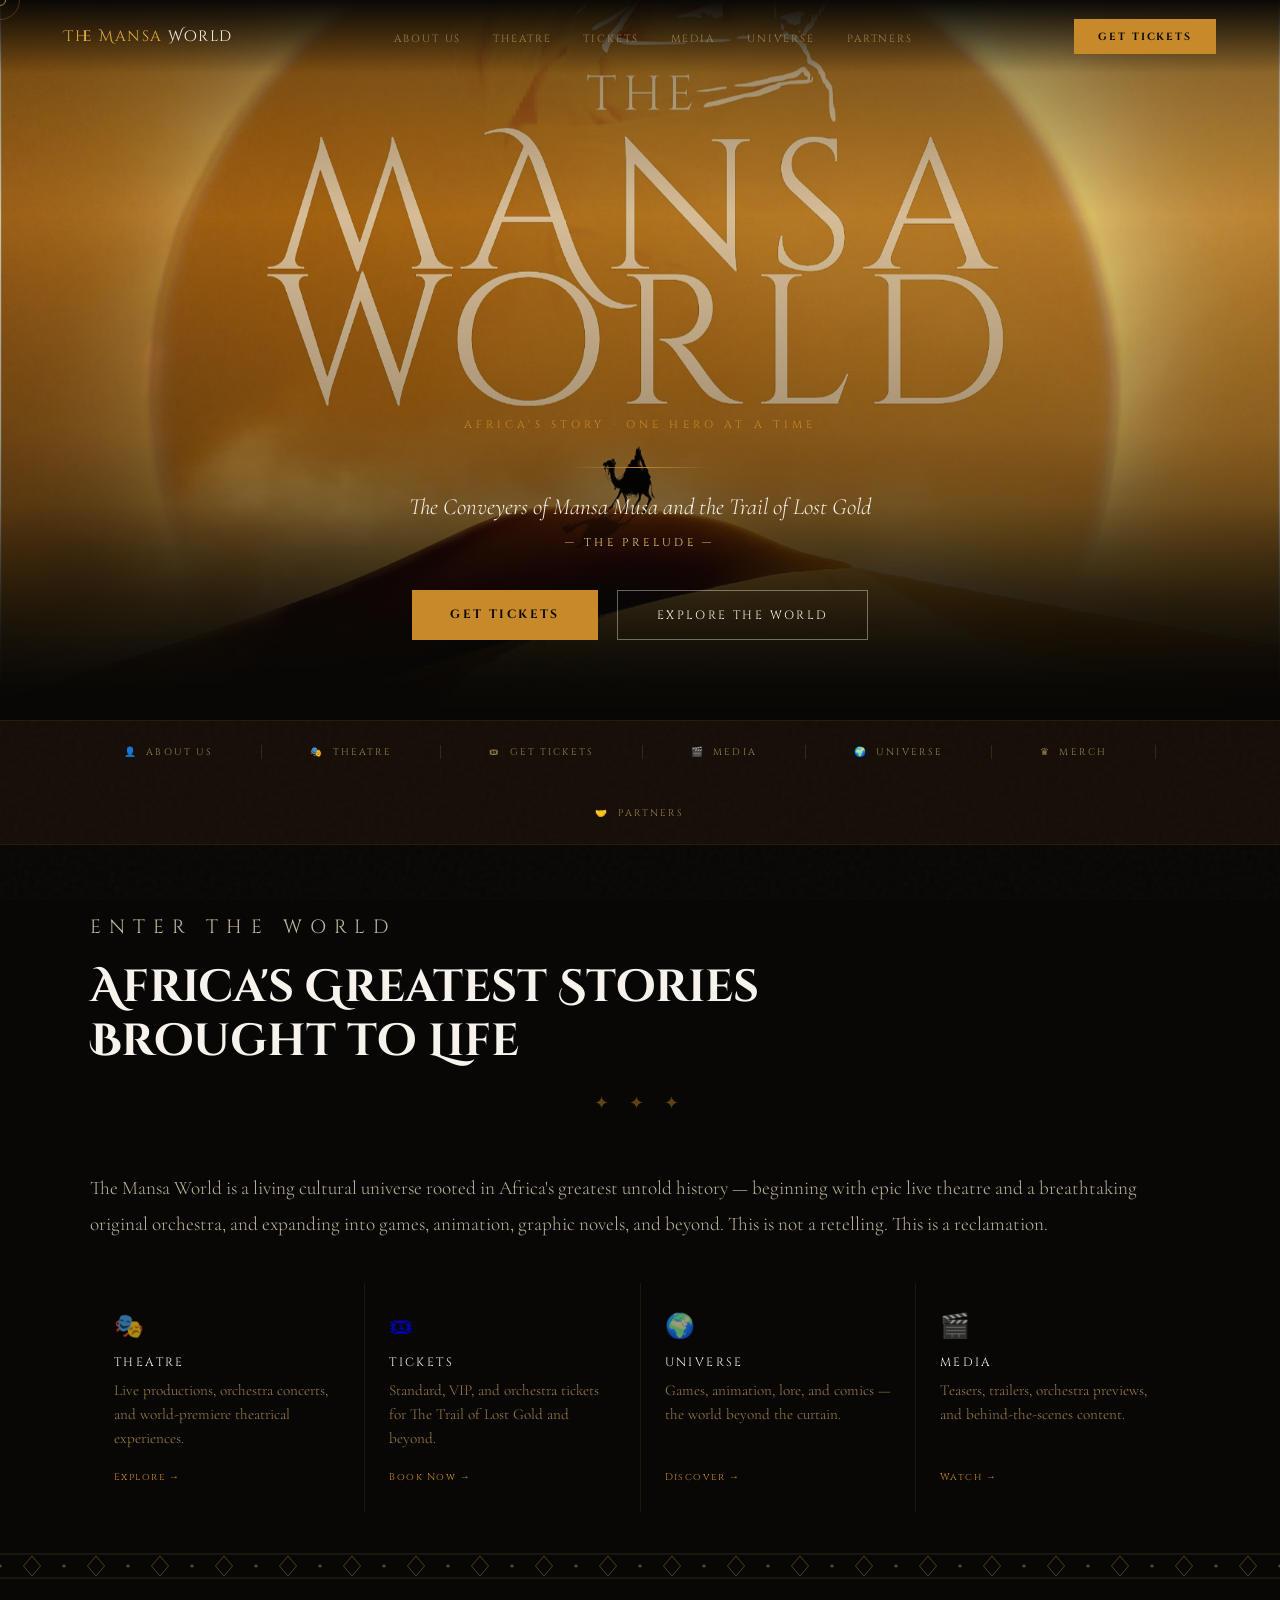
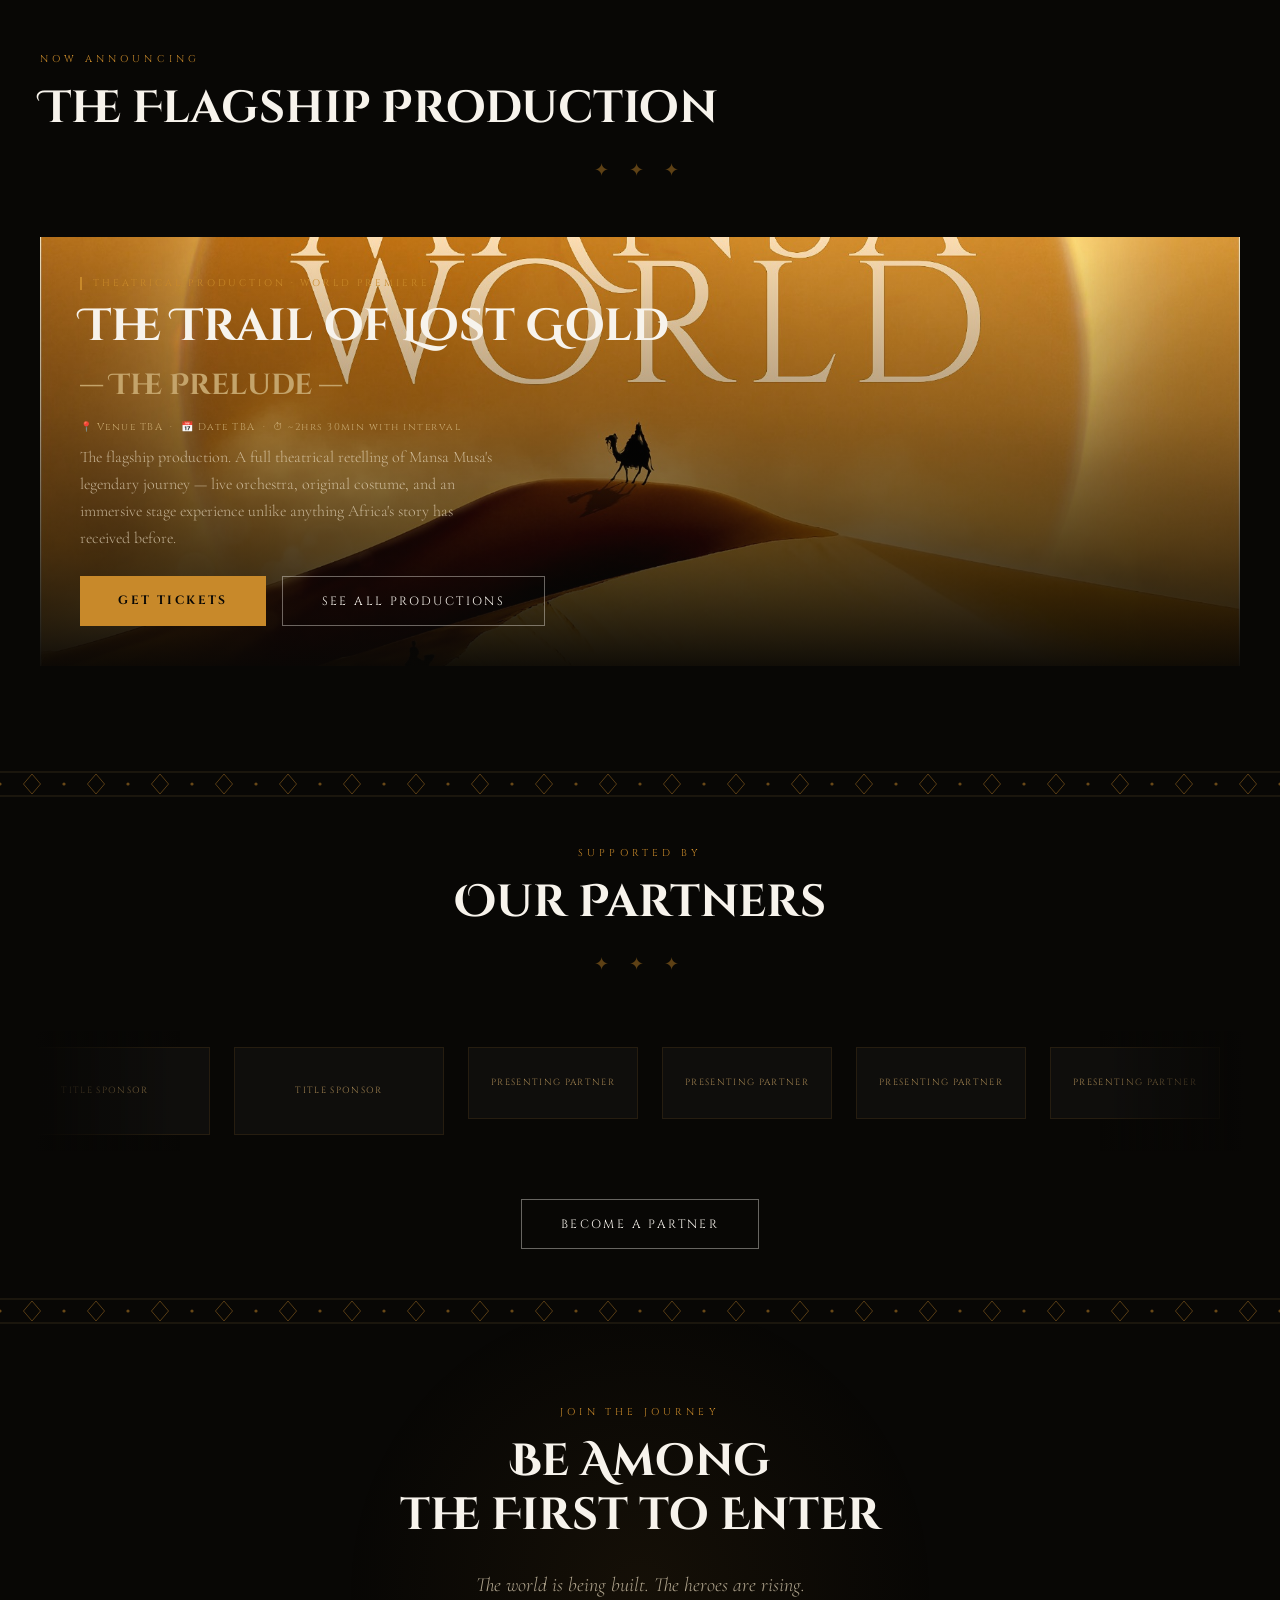
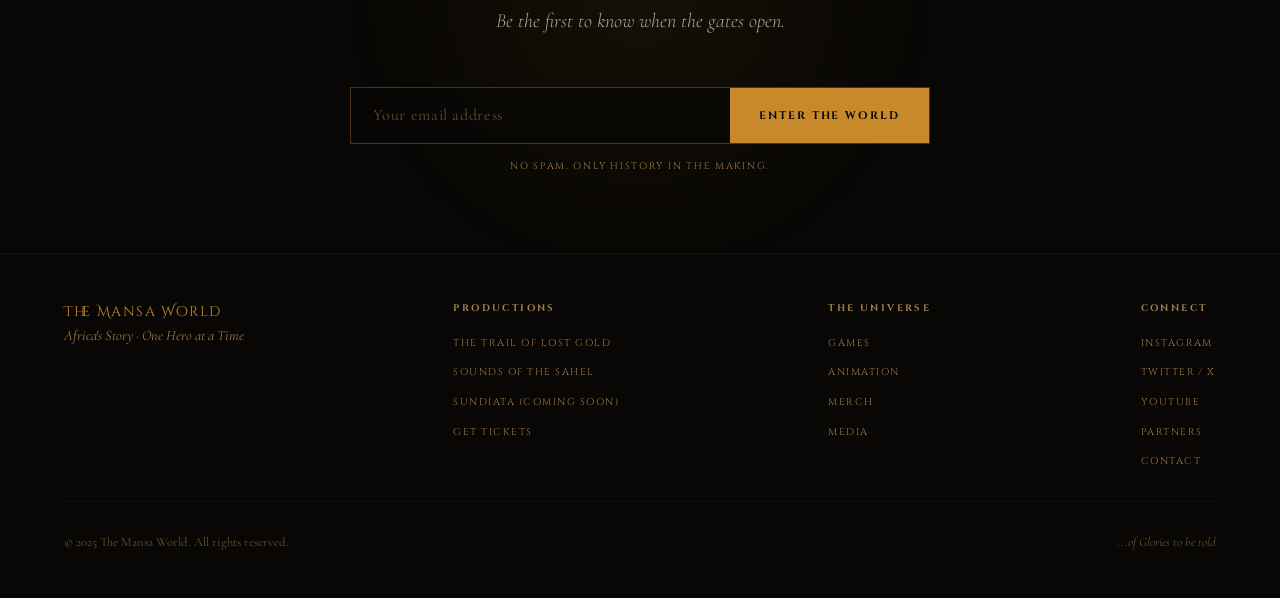
==== commit c84a75df: "Small updates and addition of about page" ====
--- a/index.html
+++ b/index.html
@@ -18,6 +18,7 @@
 <nav class="nav-entrance">
   <a href="index.html" class="nav-logo">The Mansa <span>World</span></a>
   <ul class="nav-links">
+    <li><a href="about.html">About Us</a></li>
     <li><a href="theatre.html">Theatre</a></li>
     <li><a href="tickets.html">Tickets</a></li>
     <li><a href="media.html">Media</a></li>
@@ -45,6 +46,8 @@
 
 <!-- QUICK NAV STRIP -->
 <div class="quick-strip">
+  <a href="about.html">👤 &nbsp;About Us</a>
+  <div class="quick-strip-divider"></div>
   <a href="theatre.html">🎭 &nbsp;Theatre</a>
   <div class="quick-strip-divider"></div>
   <a href="tickets.html">🎟 &nbsp;Get Tickets</a>
--- a/styles.css
+++ b/styles.css
@@ -370,3 +370,69 @@
 @media(max-width:600px){
   .ticket-cards,.media-grid,.universe-grid,.merch-grid,.upcoming-items,.coming-grid,.hub-grid{grid-template-columns:1fr;}
 }
+
+/* ─────────────────────────────────────────────────
+   ABOUT PAGE — paste this block into styles.css
+   anywhere after the existing /* UTILITY */ block
+───────────────────────────────────────────────── */
+
+/* ABOUT — section wrapper */
+#about{position:relative;z-index:1;padding:6rem 2rem 5rem;max-width:1200px;margin:0 auto;}
+.about-inner{max-width:1100px;margin:0 auto;}
+.about-intro{max-width:760px;margin-bottom:5rem;}
+.about-intro p{font-size:1.22rem;line-height:1.95;font-weight:300;color:rgba(238,224,196,.82);margin-bottom:1.2rem;}
+.about-intro strong{color:var(--gold-light);font-weight:600;}
+
+/* VISION BLOCK — two-column quote + text */
+.vision-block{margin-bottom:0;}
+.vision-block-inner{display:grid;grid-template-columns:1fr 1fr;gap:2px;background:rgba(200,137,42,.12);}
+.vision-quote{background:rgba(44,29,14,.6);padding:4rem 3rem;}
+.vision-quote blockquote{font-family:'Cinzel Decorative',serif;font-size:clamp(.95rem,1.8vw,1.45rem);line-height:1.65;color:var(--white);}
+.vision-quote blockquote em{color:var(--gold-light);font-style:normal;}
+.vision-quote cite{display:block;margin-top:1.5rem;font-family:'Cinzel',serif;font-size:.58rem;letter-spacing:.28em;text-transform:uppercase;color:var(--gold);}
+.vision-body{background:var(--obsidian);padding:4rem 3rem;}
+.vision-body p{font-size:1.05rem;line-height:1.95;font-weight:300;color:rgba(238,224,196,.8);margin-bottom:1.2rem;}
+.vision-body p:last-child{margin-bottom:0;}
+.vision-body strong{color:var(--sand-light);}
+
+/* PLATFORM — reuses .universe-grid / .universe-card (already in styles.css) */
+#platform{position:relative;z-index:1;background:linear-gradient(to bottom,transparent,rgba(44,29,14,.6) 20%,rgba(44,29,14,.6) 80%,transparent);padding:6rem 2rem;}
+
+/* CREATED — reuses .upcoming-inner / .upcoming-items / .upcoming-item */
+#created{position:relative;z-index:1;padding:6rem 2rem;}
+
+/* STATS BAND */
+.stats-band{position:relative;z-index:1;background:rgba(44,29,14,.65);border-top:1px solid rgba(200,137,42,.15);border-bottom:1px solid rgba(200,137,42,.15);padding:4rem 2rem;}
+.stats-inner{max-width:1100px;margin:0 auto;display:grid;grid-template-columns:repeat(4,1fr);gap:2px;background:rgba(200,137,42,.1);}
+.stat-item{background:var(--obsidian);padding:2.5rem 2rem;text-align:center;}
+.stat-number{font-family:'Cinzel Decorative',serif;font-size:clamp(1.8rem,3.5vw,2.8rem);color:var(--gold-light);display:block;margin-bottom:.4rem;}
+.stat-label{font-family:'Cinzel',serif;font-size:.55rem;letter-spacing:.22em;text-transform:uppercase;color:var(--muted);}
+
+/* JOURNEY — reuses .group-bookings / .group-card (already in styles.css) */
+#journey{position:relative;z-index:1;padding:6rem 2rem;}
+
+/* CREATIVE FORCE */
+#force{position:relative;z-index:1;padding:6rem 2rem;}
+.force-grid{display:grid;grid-template-columns:1fr 1fr;gap:1.5rem;margin-top:3.5rem;}
+.force-card{padding:2.5rem 2rem;border:1px solid rgba(200,137,42,.12);background:rgba(8,7,5,.4);transition:border-color .3s,transform .3s;}
+.force-card:hover{border-color:rgba(200,137,42,.35);transform:translateY(-3px);}
+.force-number{font-family:'Cinzel Decorative',serif;font-size:3rem;color:rgba(200,137,42,.18);line-height:1;margin-bottom:.3rem;}
+.force-card-label{font-family:'Cinzel',serif;font-size:.58rem;letter-spacing:.25em;text-transform:uppercase;color:var(--gold);margin-bottom:.6rem;}
+.force-card h3{font-family:'Cinzel',serif;font-size:.82rem;letter-spacing:.15em;text-transform:uppercase;color:var(--white);margin-bottom:.8rem;}
+.force-card p{font-size:1rem;line-height:1.8;color:rgba(238,224,196,.65);font-weight:300;}
+.force-card strong{color:var(--sand-light);}
+
+/* WHY — reuses .partnership-benefits-inner / .benefits-grid / .benefit-card */
+#why{position:relative;z-index:1;padding:6rem 2rem;text-align:center;}
+#why .partnership-benefits-inner{max-width:1100px;margin:0 auto;}
+
+/* ABOUT RESPONSIVE */
+@media(max-width:900px){
+  .vision-block-inner{grid-template-columns:1fr;}
+  .stats-inner{grid-template-columns:1fr 1fr;}
+  .force-grid{grid-template-columns:1fr;}
+  .vision-quote,.vision-body{padding:2.5rem 2rem;}
+}
+@media(max-width:600px){
+  .stats-inner{grid-template-columns:1fr 1fr;}
+}
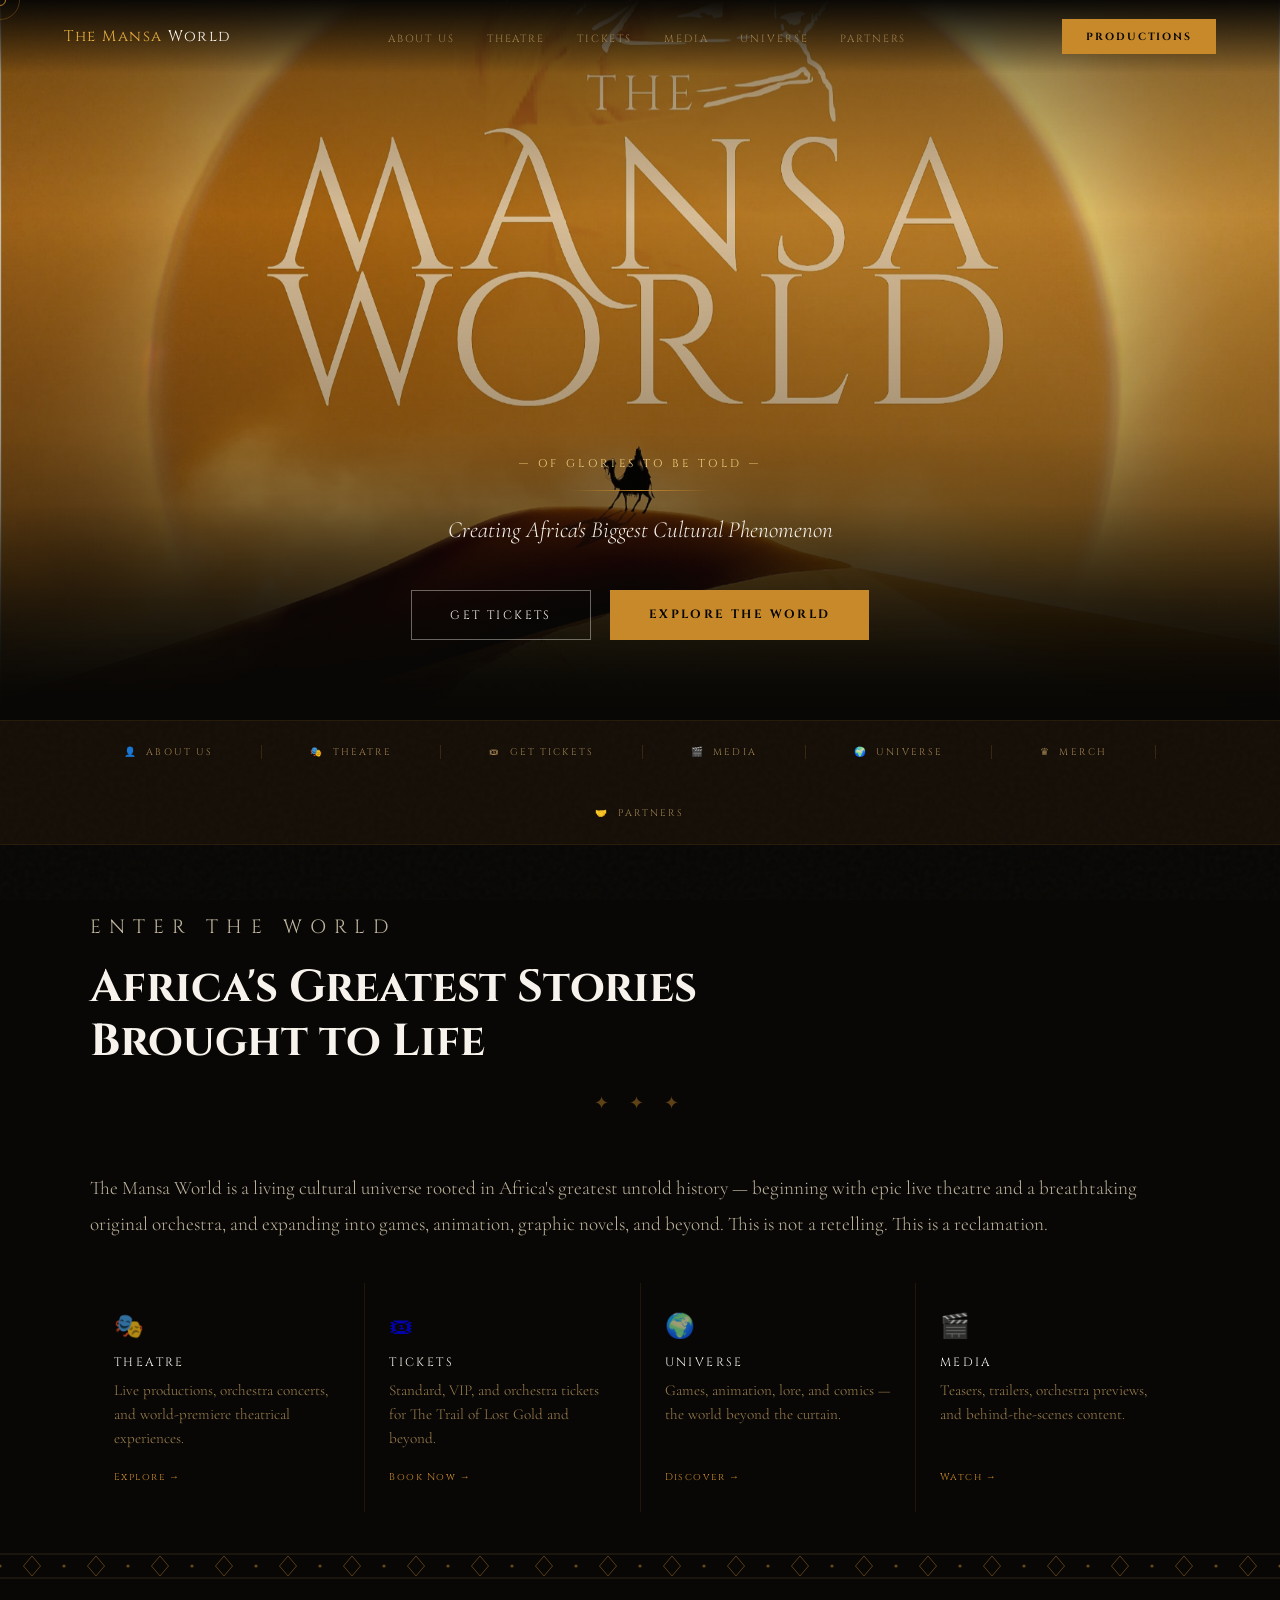
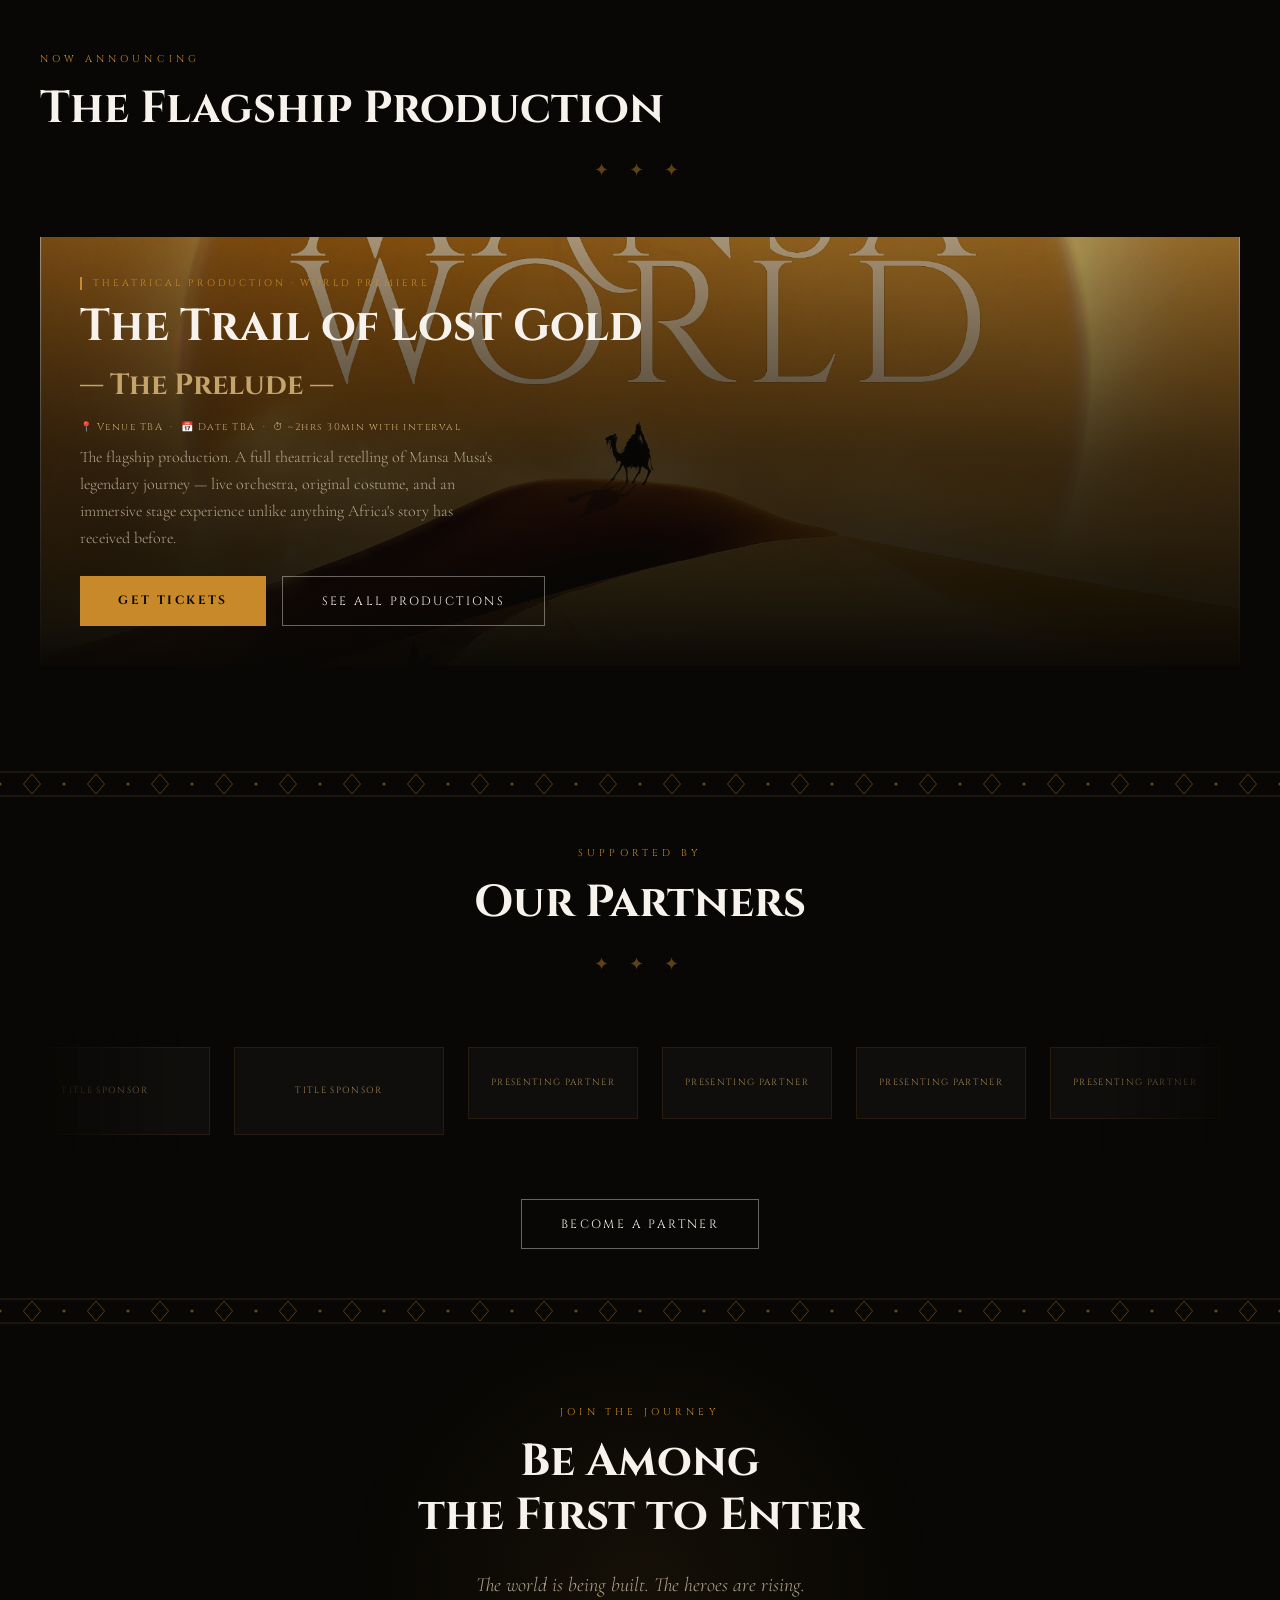
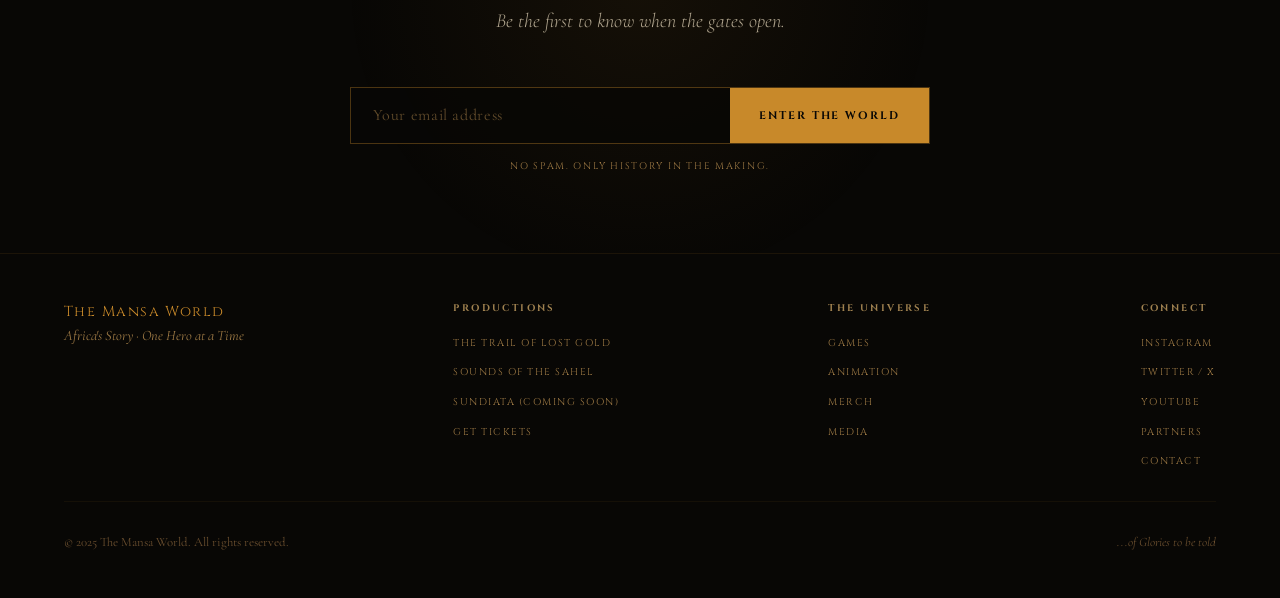
==== commit a4aeff3c: "New updates and changes from last meeting" ====
--- a/index.html
+++ b/index.html
@@ -6,7 +6,7 @@
   <title>The Mansa World — Africa's Story, One Hero at a Time</title>
   <link rel="preconnect" href="https://fonts.googleapis.com">
   <link rel="preconnect" href="https://fonts.gstatic.com" crossorigin>
-  <link href="https://fonts.googleapis.com/css2?family=Cinzel+Decorative:wght@400;700;900&family=Cinzel:wght@400;600;700&family=Cormorant+Garamond:ital,wght@0,300;0,400;0,600;1,300;1,400&display=swap" rel="stylesheet">
+  <link href="https://fonts.googleapis.com/css2?family=Cinzel:wght@400;600;700&family=Cormorant+Garamond:ital,wght@0,300;0,400;0,600;1,300;1,400&family=Montserrat:wght@300;400;600;700&family=Cinzel+Decorative:wght@400;700&display=swap" rel="stylesheet">
   <link rel="stylesheet" href="styles.css">
 </head>
 <body>
@@ -25,7 +25,7 @@
     <li><a href="universe.html">Universe</a></li>
     <li><a href="sponsors.html">Partners</a></li>
   </ul>
-  <button type="button" class="nav-cta" onclick="window.location='tickets.html'">Get Tickets</button>
+  <button type="button" class="nav-cta" onclick="window.location='theatre.html'">Productions</button>
   <button type="button" class="hamburger" id="hamburger" aria-label="Toggle menu"><span></span><span></span><span></span></button>
 </nav>
 
@@ -34,13 +34,13 @@
   <div class="hero-bg-image"></div>
   <div class="hero-bg-overlay"></div>
   <div id="particles"></div>
-  <p class="hero-eyebrow">Africa's Story · One Hero at a Time</p>
+  <!--<p class="hero-eyebrow">Of Glories To Be Told</p>-->
+  <p class="hero-prelude">— Of Glories To Be Told —</p>
   <div class="hero-divider"></div>
-  <p class="hero-subtitle">The Conveyers of Mansa Musa and the Trail of Lost Gold</p>
-  <p class="hero-prelude">— The Prelude —</p>
+  <p class="hero-subtitle">Creating Africa's Biggest Cultural Phenomenon</p>
   <div class="hero-actions">
-    <a href="tickets.html" class="btn-primary">Get Tickets</a>
-    <a href="theatre.html" class="btn-outline">Explore the World</a>
+    <a href="tickets.html" class="btn-outline">Get Tickets</a>
+    <a href="theatre.html" class="btn-primary">Explore the World</a>
   </div>
 </section>
 
--- a/styles.css
+++ b/styles.css
@@ -1,3 +1,14 @@
+/*
+@font-face {
+  font-family: 'Cinzel';
+  src: url('CINZELDECORATIVE-BOLD.ttf') format('truetype');
+  font-weight: 700;
+  font-style: normal;
+  font-display: swap;
+}*/
+
+/*If he still doesnt like the header, change cinzel back to Cinzel Decorative or try montserat*/
+
 :root {
   --gold:#C8892A;--gold-light:#E6B040;--gold-pale:#F2D080;--white:#F7F3EC;
   --obsidian:#080705;--deep:#100D08;--earth:#2C1D0E;--terracotta:#A0522D;
@@ -13,7 +24,7 @@
 
 /* NAV */
 nav{position:fixed;top:0;left:0;right:0;z-index:200;display:flex;align-items:center;justify-content:space-between;padding:1.2rem 4rem;background:linear-gradient(to bottom,rgba(8,7,5,.97),transparent);}
-.nav-logo{font-family:'Cinzel Decorative',serif;font-size:.95rem;color:var(--gold-light);letter-spacing:.1em;text-decoration:none;transition:color .3s,text-shadow .3s;}
+.nav-logo{font-family:'Cinzel',serif;font-size:.95rem;color:var(--gold-light);letter-spacing:.1em;text-decoration:none;transition:color .3s,text-shadow .3s;}
 .nav-logo span{color:var(--white);}
 .nav-logo:hover{color:var(--white);text-shadow:0 0 24px rgba(200,137,42,.5);}
 .nav-links{display:flex;gap:2rem;list-style:none;}
@@ -74,7 +85,7 @@
 .page-banner::after{content:'';position:absolute;bottom:0;left:0;right:0;height:1px;background:linear-gradient(to right,transparent,rgba(200,137,42,.4),transparent);}
 .page-banner-content{position:relative;z-index:1;max-width:1200px;width:100%;}
 .page-banner-eyebrow{font-family:'Cinzel',serif;font-size:.6rem;letter-spacing:.38em;text-transform:uppercase;color:var(--gold);margin-bottom:1rem;}
-.page-title{font-family:'Cinzel Decorative',serif;font-size:clamp(2rem,5vw,4rem);color:var(--white);line-height:1.1;margin-bottom:1rem;}
+.page-title{font-family:'Cinzel',serif;font-size:clamp(2rem,5vw,4rem);color:var(--white);line-height:1.1;margin-bottom:1rem;}
 .page-subtitle{font-size:1.15rem;font-style:italic;font-weight:300;color:rgba(238,224,196,.72);max-width:560px;line-height:1.7;}
 
 /* BUTTONS */
@@ -87,7 +98,7 @@
 .sahel-band{position:relative;z-index:1;width:100%;height:28px;overflow:hidden;opacity:.5;}
 .sahel-band svg{width:100%;height:100%;}
 .section-label{font-family:'Cinzel',serif;font-size:.62rem;letter-spacing:.42em;text-transform:uppercase;color:var(--gold);margin-bottom:1rem;}
-.section-title{font-family:'Cinzel Decorative',serif;font-size:clamp(1.6rem,3.5vw,3rem);color:var(--white);line-height:1.2;margin-bottom:1.5rem;}
+.section-title{font-family:'Cinzel',serif;font-size:clamp(1.6rem,3.5vw,3rem);color:var(--white);line-height:1.2;margin-bottom:1.5rem;}
 .ornament{text-align:center;margin:.5rem 0 3.5rem;color:var(--gold);font-size:1.1rem;letter-spacing:.5rem;opacity:.45;}
 
 /* HUB (Homepage) */
@@ -124,11 +135,17 @@
 .show-card:hover{transform:scale(1.012);}
 .show-card:hover .show-overlay{opacity:1;}
 .show-card:hover .show-img{transform:scale(1.06);}
-.show-img{position:absolute;inset:0;background:linear-gradient(135deg,#2C1D0E 0%,#1A1208 50%,#3A2410 100%);transition:transform .7s;display:flex;align-items:center;justify-content:center;font-size:5rem;opacity:.2;}
-.show-card-gradient{position:absolute;inset:0;background:linear-gradient(to top,rgba(8,7,5,.96) 0%,rgba(8,7,5,.3) 60%,transparent 100%);}
-.show-info{position:relative;z-index:1;padding:2.5rem;}
+.show-img {
+  position: absolute;
+  inset: 0;
+  background-size: cover;
+  background-position: center;
+  transition: transform .7s;
+  /* remove font-size, display:flex, align-items, justify-content, opacity:.2 */
+}
+.show-card-gradient{position:absolute;inset:0;background:linear-gradient(to top,rgba(8,7,5,.98) 0%,rgba(8,7,5,.75) 50%,rgba(8,7,5,.35) 100%);}.show-info{position:relative;z-index:1;padding:2.5rem;}
 .show-type{font-family:'Cinzel',serif;font-size:.6rem;letter-spacing:.3em;text-transform:uppercase;color:var(--gold);margin-bottom:.6rem;border-left:2px solid var(--gold);padding-left:.7rem;}
-.show-title{font-family:'Cinzel Decorative',serif;font-size:clamp(1.2rem,2.2vw,1.9rem);color:var(--white);line-height:1.2;margin-bottom:.8rem;}
+.show-title{font-family:'Cinzel',serif;font-size:clamp(1.2rem,2.2vw,1.9rem);color:var(--white);line-height:1.2;margin-bottom:.8rem;}
 .show-meta{font-family:'Cinzel',serif;font-size:.62rem;letter-spacing:.15em;color:var(--sand-light);margin-bottom:.6rem;}
 .show-desc{font-size:1rem;font-weight:300;line-height:1.7;color:rgba(238,224,196,.7);margin-bottom:1.5rem;max-width:420px;}
 .show-overlay{position:absolute;inset:0;z-index:0;border:1px solid rgba(200,137,42,.3);opacity:0;transition:opacity .4s;pointer-events:none;}
@@ -166,7 +183,7 @@
 .ticket-venue{font-size:.92rem;font-style:italic;color:var(--sand);margin-bottom:.3rem;}
 .ticket-date{font-family:'Cinzel',serif;font-size:.62rem;letter-spacing:.15em;color:var(--muted);margin-bottom:1.5rem;}
 .ticket-divider{width:100%;height:1px;background:rgba(200,137,42,.12);margin-bottom:1.5rem;}
-.ticket-price{font-family:'Cinzel Decorative',serif;font-size:1.5rem;color:var(--gold-light);margin-bottom:.3rem;}
+.ticket-price{font-family:'Cinzel',serif;font-size:1.5rem;color:var(--gold-light);margin-bottom:.3rem;}
 .ticket-price span{font-family:'Cormorant Garamond',serif;font-size:.85rem;color:var(--muted);font-weight:300;}
 .ticket-note{font-size:.9rem;color:var(--muted);margin-bottom:1.8rem;}
 
@@ -252,7 +269,7 @@
 /* MERCH PRELAUNCH */
 .merch-prelaunch{position:relative;z-index:1;margin-top:0;padding:5rem 2rem;text-align:center;background:linear-gradient(to bottom,transparent,rgba(44,29,14,.5) 30%,rgba(44,29,14,.5) 70%,transparent);}
 .merch-prelaunch-inner{max-width:640px;margin:0 auto;}
-.merch-prelaunch h3{font-family:'Cinzel Decorative',serif;font-size:clamp(1.2rem,2.5vw,2rem);color:var(--white);margin-bottom:1rem;}
+.merch-prelaunch h3{font-family:'Cinzel',serif;font-size:clamp(1.2rem,2.5vw,2rem);color:var(--white);margin-bottom:1rem;}
 .merch-prelaunch p{font-size:1.1rem;font-style:italic;font-weight:300;color:rgba(238,224,196,.7);line-height:1.8;margin-bottom:2rem;}
 .merch-perks{display:flex;gap:2rem;justify-content:center;flex-wrap:wrap;margin-bottom:2.5rem;}
 .merch-perk{font-family:'Cinzel',serif;font-size:.6rem;letter-spacing:.15em;text-transform:uppercase;color:var(--sand);display:flex;align-items:center;gap:.5rem;}
@@ -268,13 +285,22 @@
 .tier-label::before{background:linear-gradient(to right,transparent,rgba(200,137,42,.3));}
 .tier-label::after{background:linear-gradient(to left,transparent,rgba(200,137,42,.3));}
 .sponsors-row{display:flex;align-items:center;justify-content:center;flex-wrap:wrap;gap:2rem;}
-.sponsor-logo{height:70px;width:160px;background:rgba(255,255,255,.04);border:1px solid rgba(200,137,42,.12);display:flex;align-items:center;justify-content:center;transition:background .3s,border-color .3s;cursor:none;}
+.sponsor-logo{height:70px;width:160px;background:rgba(255,255,255,.04);border:1px solid rgba(200,137,42,.12);display:flex;align-items:center;justify-content:center;transition:background .3s,border-color .3s;cursor:pointer;}
 .sponsor-logo:hover{background:rgba(200,137,42,.08);border-color:rgba(200,137,42,.3);}
 .sponsor-logo span{font-family:'Cinzel',serif;font-size:.58rem;letter-spacing:.15em;color:var(--muted);text-transform:uppercase;}
 .sponsor-logo.large{width:200px;height:86px;}
 .sponsor-logo.small{width:120px;height:54px;}
 .become-sponsor{margin-top:3.5rem;padding-top:2.5rem;border-top:1px solid rgba(200,137,42,.08);}
 .become-sponsor p{font-size:1.1rem;font-style:italic;color:rgba(238,224,196,.6);margin-bottom:1.5rem;}
+
+.sponsor-logo img {
+  max-width: 100%;
+  max-height: 100%;
+  width: auto;
+  height: auto;
+  object-fit: contain;
+}
+
 
 /* PARTNERSHIP BENEFITS */
 .partnership-benefits{position:relative;z-index:1;padding:5rem 2rem;border-top:1px solid rgba(200,137,42,.08);}
@@ -303,6 +329,113 @@
 .partners-strip-cta{text-align:center;margin-top:3rem;}
 @keyframes scroll-logos{0%{transform:translateX(0);}100%{transform:translateX(-50%);}}
 
+/* SPONSOR POPUP MODAL */
+.sponsor-modal-overlay {
+  position: fixed;
+  inset: 0;
+  z-index: 5000;
+  background: rgba(8,7,5,.85);
+  display: flex;
+  align-items: center;
+  justify-content: center;
+  opacity: 0;
+  pointer-events: none;
+  transition: opacity .35s ease;
+  backdrop-filter: blur(4px);
+}
+.sponsor-modal-overlay.active {
+  opacity: 1;
+  pointer-events: all;
+}
+.sponsor-modal-box {
+  position: relative;
+  background: var(--deep);
+  border: 1px solid rgba(200,137,42,.3);
+  padding: 3rem 2.5rem 2.5rem;
+  max-width: 480px;
+  width: 90%;
+  text-align: center;
+  transform: translateY(20px);
+  transition: transform .35s ease;
+}
+.sponsor-modal-overlay.active .sponsor-modal-box {
+  transform: translateY(0);
+}
+.sponsor-modal-close {
+  position: absolute;
+  top: 1rem;
+  right: 1.2rem;
+  background: none;
+  border: none;
+  color: var(--muted);
+  font-size: 1.4rem;
+  cursor: pointer;
+  line-height: 1;
+  transition: color .2s;
+}
+.sponsor-modal-close:hover { color: var(--gold-light); }
+.sponsor-modal-logo {
+  height: 70px;
+  display: flex;
+  align-items: center;
+  justify-content: center;
+  margin-bottom: 1.5rem;
+}
+.sponsor-modal-logo img { max-height: 100%; max-width: 200px; object-fit: contain; }
+.sponsor-modal-name {
+  font-family: 'Cinzel', serif;
+  font-size: 1.1rem;
+  color: var(--gold-light);
+  letter-spacing: .1em;
+  margin-bottom: 1rem;
+}
+.sponsor-modal-desc {
+  font-size: .95rem;
+  line-height: 1.75;
+  color: var(--cream);
+  margin-bottom: 1.8rem;
+  font-style: italic;
+}
+.sponsor-logo { cursor: pointer; } /* override cursor:none for clickable items */
+
+/* TEAM PHOTO CAROUSEL */
+.team-card {
+  flex-shrink: 0;
+  width: 180px;
+  background: rgba(255,255,255,.03);
+  border: 1px solid rgba(200,137,42,.15);
+  overflow: hidden;
+  transition: border-color .3s, transform .3s;
+}
+.team-card:hover {
+  border-color: rgba(200,137,42,.4);
+  transform: translateY(-4px);
+}
+.team-card-img {
+  width: 100%;
+  height: 200px;
+  background-size: cover;
+  background-position: center top;
+}
+.team-card-info {
+  padding: .75rem 1rem;
+  display: flex;
+  flex-direction: column;
+  gap: .2rem;
+}
+.team-card-name {
+  font-family: 'Cinzel', serif;
+  font-size: .65rem;
+  letter-spacing: .12em;
+  color: var(--white);
+  text-transform: uppercase;
+}
+.team-card-role {
+  font-size: .72rem;
+  font-style: italic;
+  color: var(--gold);
+}
+
 /* WAITLIST */
 #waitlist{position:relative;z-index:1;padding:5rem 2rem;text-align:center;overflow:hidden;}
 #waitlist::before{content:'';position:absolute;top:50%;left:50%;transform:translate(-50%,-50%);width:600px;height:600px;background:radial-gradient(circle,rgba(200,137,42,.07) 0%,transparent 70%);pointer-events:none;}
@@ -318,7 +451,7 @@
 
 /* FOOTER */
 footer{position:relative;z-index:1;border-top:1px solid rgba(200,137,42,.1);padding:3rem 4rem;display:flex;align-items:flex-start;justify-content:space-between;flex-wrap:wrap;gap:2rem;}
-.footer-brand{font-family:'Cinzel Decorative',serif;font-size:.9rem;color:var(--gold);letter-spacing:.1em;margin-bottom:.4rem;}
+.footer-brand{font-family:'Cinzel',serif;font-size:.9rem;color:var(--gold);letter-spacing:.1em;margin-bottom:.4rem;}
 .footer-tagline{font-size:.9rem;font-style:italic;color:var(--sand);}
 .footer-col h4{font-family:'Cinzel',serif;font-size:.6rem;letter-spacing:.25em;text-transform:uppercase;color:var(--muted);margin-bottom:1rem;}
 .footer-col ul{list-style:none;display:flex;flex-direction:column;gap:.6rem;}
@@ -387,7 +520,7 @@
 .vision-block{margin-bottom:0;}
 .vision-block-inner{display:grid;grid-template-columns:1fr 1fr;gap:2px;background:rgba(200,137,42,.12);}
 .vision-quote{background:rgba(44,29,14,.6);padding:4rem 3rem;}
-.vision-quote blockquote{font-family:'Cinzel Decorative',serif;font-size:clamp(.95rem,1.8vw,1.45rem);line-height:1.65;color:var(--white);}
+.vision-quote blockquote{font-family:'Cinzel',serif;font-size:clamp(.95rem,1.8vw,1.45rem);line-height:1.65;color:var(--white);}
 .vision-quote blockquote em{color:var(--gold-light);font-style:normal;}
 .vision-quote cite{display:block;margin-top:1.5rem;font-family:'Cinzel',serif;font-size:.58rem;letter-spacing:.28em;text-transform:uppercase;color:var(--gold);}
 .vision-body{background:var(--obsidian);padding:4rem 3rem;}
@@ -405,7 +538,7 @@
 .stats-band{position:relative;z-index:1;background:rgba(44,29,14,.65);border-top:1px solid rgba(200,137,42,.15);border-bottom:1px solid rgba(200,137,42,.15);padding:4rem 2rem;}
 .stats-inner{max-width:1100px;margin:0 auto;display:grid;grid-template-columns:repeat(4,1fr);gap:2px;background:rgba(200,137,42,.1);}
 .stat-item{background:var(--obsidian);padding:2.5rem 2rem;text-align:center;}
-.stat-number{font-family:'Cinzel Decorative',serif;font-size:clamp(1.8rem,3.5vw,2.8rem);color:var(--gold-light);display:block;margin-bottom:.4rem;}
+.stat-number{font-family:'Cinzel',serif;font-size:clamp(1.8rem,3.5vw,2.8rem);color:var(--gold-light);display:block;margin-bottom:.4rem;}
 .stat-label{font-family:'Cinzel',serif;font-size:.55rem;letter-spacing:.22em;text-transform:uppercase;color:var(--muted);}
 
 /* JOURNEY — reuses .group-bookings / .group-card (already in styles.css) */
@@ -416,7 +549,7 @@
 .force-grid{display:grid;grid-template-columns:1fr 1fr;gap:1.5rem;margin-top:3.5rem;}
 .force-card{padding:2.5rem 2rem;border:1px solid rgba(200,137,42,.12);background:rgba(8,7,5,.4);transition:border-color .3s,transform .3s;}
 .force-card:hover{border-color:rgba(200,137,42,.35);transform:translateY(-3px);}
-.force-number{font-family:'Cinzel Decorative',serif;font-size:3rem;color:rgba(200,137,42,.18);line-height:1;margin-bottom:.3rem;}
+.force-number{font-family:'Cinzel',serif;font-size:3rem;color:rgba(200,137,42,.18);line-height:1;margin-bottom:.3rem;}
 .force-card-label{font-family:'Cinzel',serif;font-size:.58rem;letter-spacing:.25em;text-transform:uppercase;color:var(--gold);margin-bottom:.6rem;}
 .force-card h3{font-family:'Cinzel',serif;font-size:.82rem;letter-spacing:.15em;text-transform:uppercase;color:var(--white);margin-bottom:.8rem;}
 .force-card p{font-size:1rem;line-height:1.8;color:rgba(238,224,196,.65);font-weight:300;}
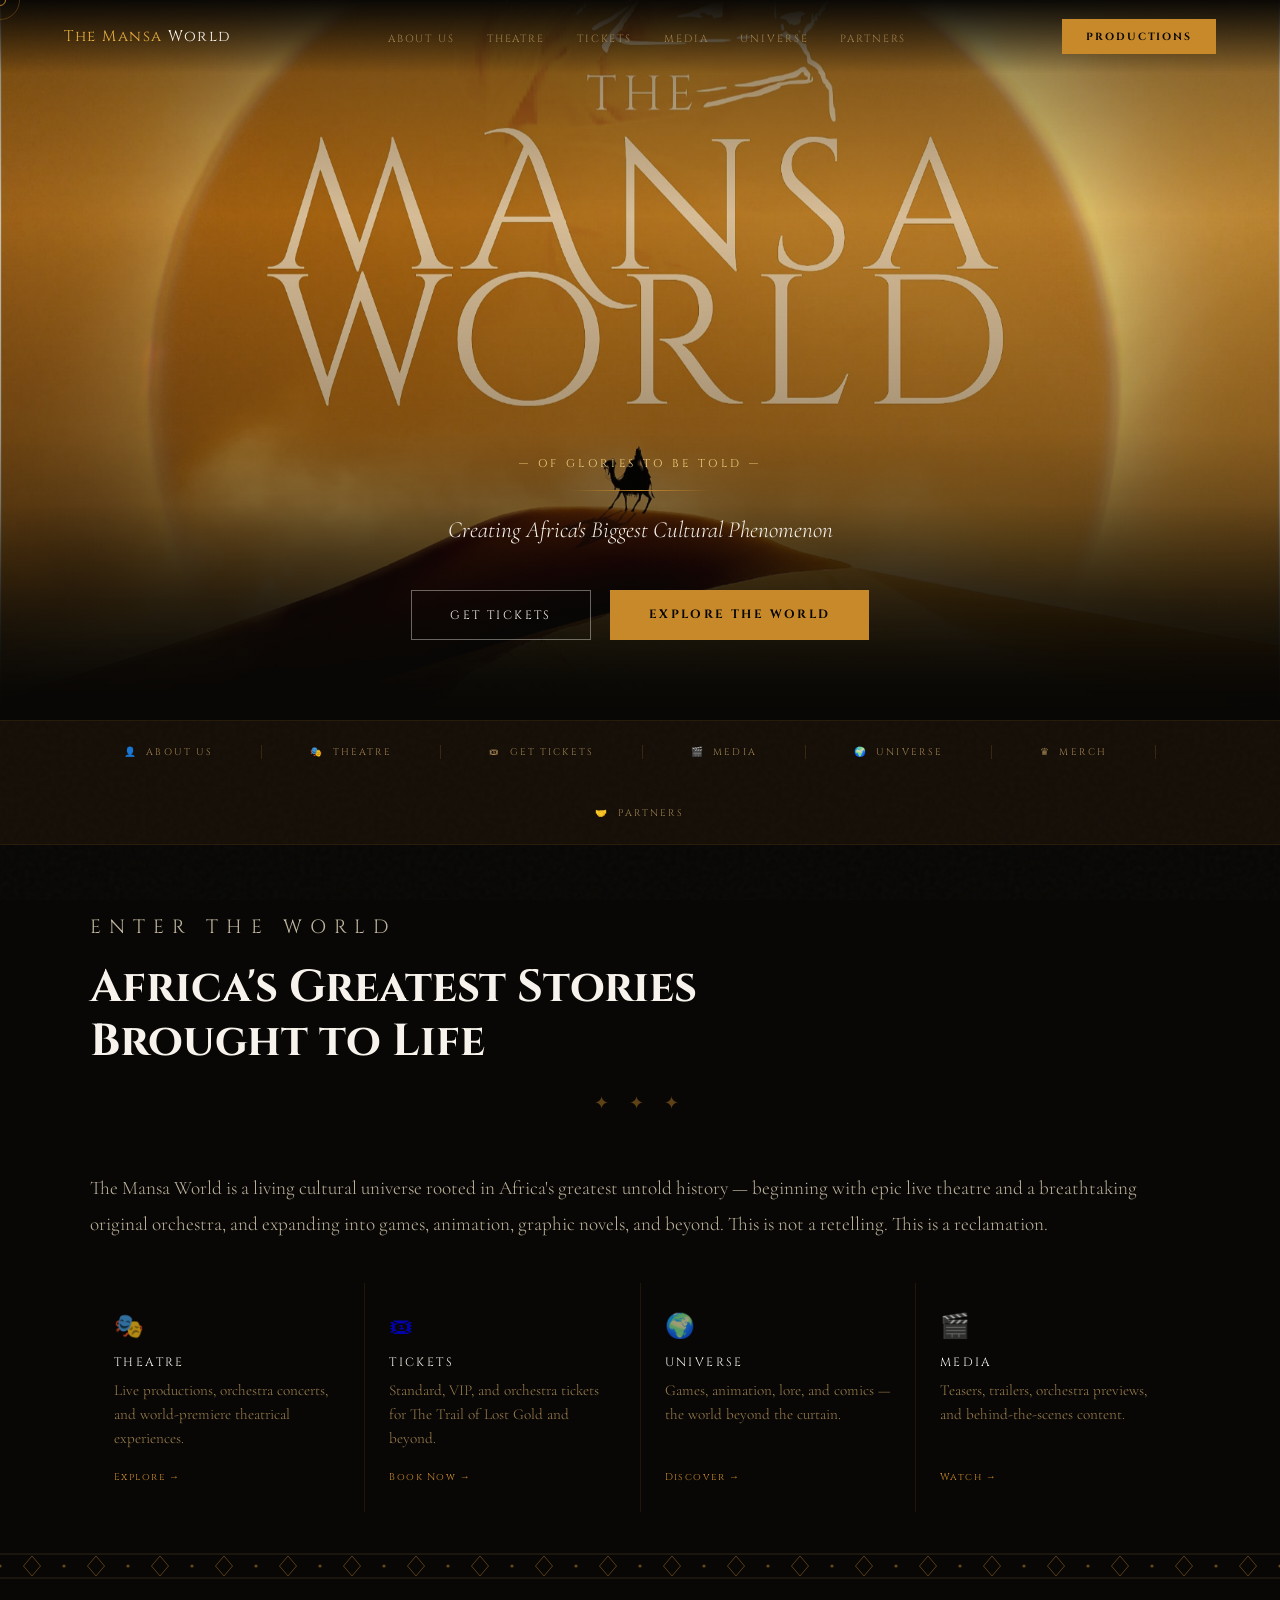
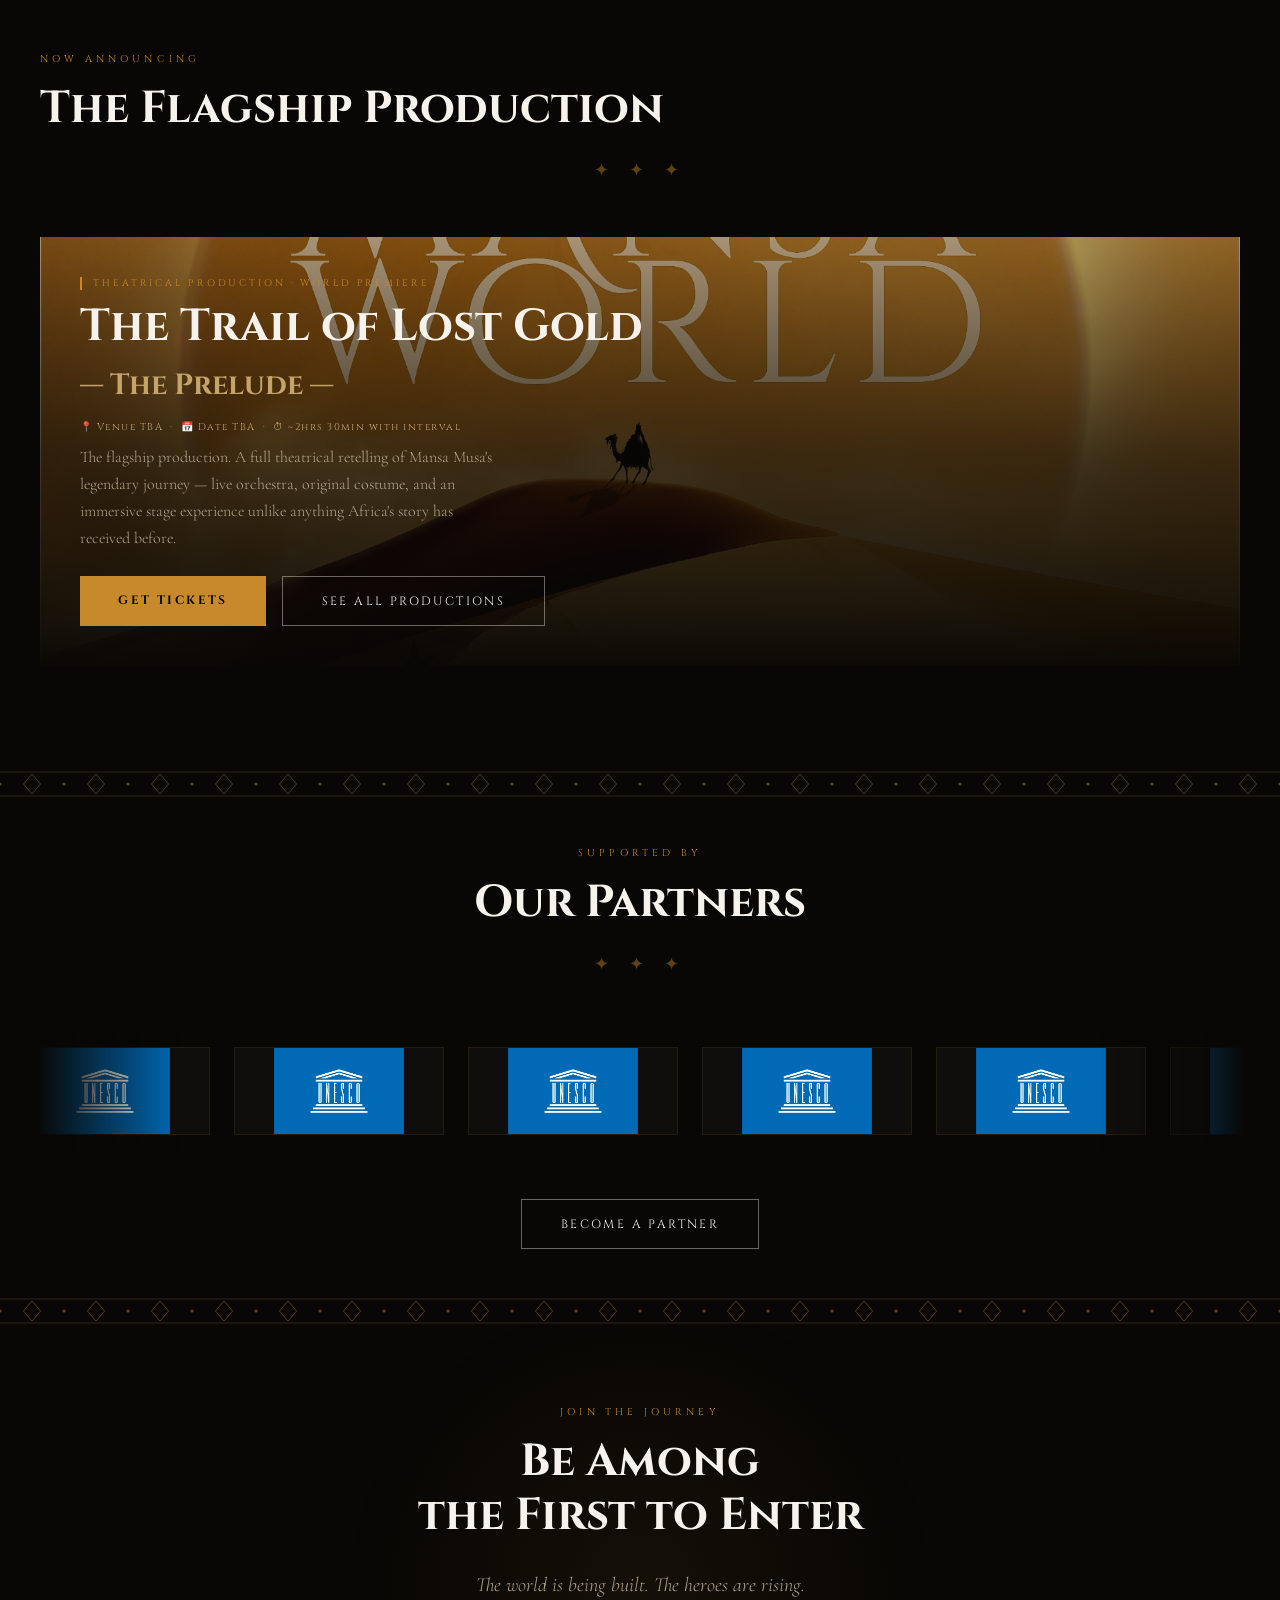
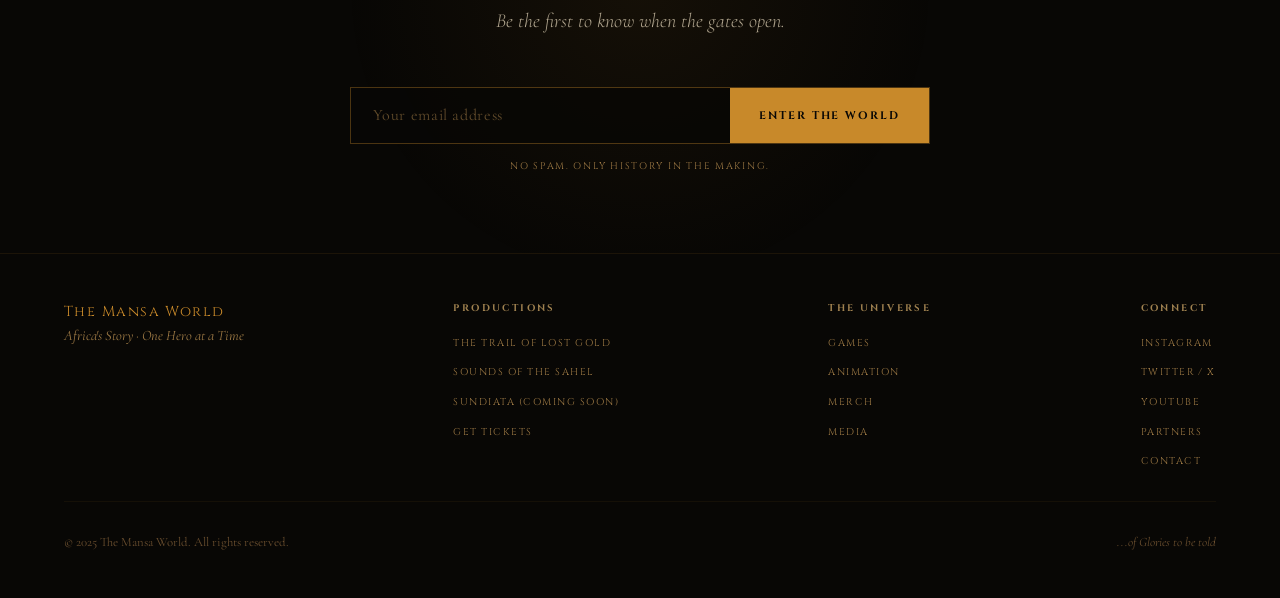
==== commit b92a3b5e: "Last changes for the day" ====
--- a/index.html
+++ b/index.html
@@ -142,31 +142,31 @@
   <div class="partners-scroll-outer">
     <div class="partners-track">
       <!-- Set 1 -->
-      <div class="partner-logo-item lg"><span>Title Sponsor</span></div>
-      <div class="partner-logo-item lg"><span>Title Sponsor</span></div>
-      <div class="partner-logo-item"><span>Presenting Partner</span></div>
-      <div class="partner-logo-item"><span>Presenting Partner</span></div>
-      <div class="partner-logo-item"><span>Presenting Partner</span></div>
-      <div class="partner-logo-item"><span>Presenting Partner</span></div>
-      <div class="partner-logo-item sm"><span>Supporting Partner</span></div>
-      <div class="partner-logo-item sm"><span>Supporting Partner</span></div>
-      <div class="partner-logo-item sm"><span>Supporting Partner</span></div>
-      <div class="partner-logo-item sm"><span>Supporting Partner</span></div>
-      <div class="partner-logo-item sm"><span>Supporting Partner</span></div>
-      <div class="partner-logo-item sm"><span>Supporting Partner</span></div>
+      <div class="partner-logo-item lg"><img src="unesco_logo.webp" alt="UNESCO" /></div>
+      <div class="partner-logo-item lg"><img src="unesco_logo.webp" alt="UNESCO" /></div>
+      <div class="partner-logo-item lg"><img src="unesco_logo.webp" alt="UNESCO" /></div>
+      <div class="partner-logo-item lg"><img src="unesco_logo.webp" alt="UNESCO" /></div>
+      <div class="partner-logo-item lg"><img src="unesco_logo.webp" alt="UNESCO" /></div>
+      <div class="partner-logo-item lg"><img src="unesco_logo.webp" alt="UNESCO" /></div>
+      <div class="partner-logo-item lg"><img src="unesco_logo.webp" alt="UNESCO" /></div>
+      <div class="partner-logo-item lg"><img src="unesco_logo.webp" alt="UNESCO" /></div>
+      <div class="partner-logo-item lg"><img src="unesco_logo.webp" alt="UNESCO" /></div>
+      <div class="partner-logo-item lg"><img src="unesco_logo.webp" alt="UNESCO" /></div>
+      <div class="partner-logo-item lg"><img src="unesco_logo.webp" alt="UNESCO" /></div>
+      <div class="partner-logo-item lg"><img src="unesco_logo.webp" alt="UNESCO" /></div>
       <!-- Set 2 — duplicate for seamless loop -->
-      <div class="partner-logo-item lg"><span>Title Sponsor</span></div>
-      <div class="partner-logo-item lg"><span>Title Sponsor</span></div>
-      <div class="partner-logo-item"><span>Presenting Partner</span></div>
-      <div class="partner-logo-item"><span>Presenting Partner</span></div>
-      <div class="partner-logo-item"><span>Presenting Partner</span></div>
-      <div class="partner-logo-item"><span>Presenting Partner</span></div>
-      <div class="partner-logo-item sm"><span>Supporting Partner</span></div>
-      <div class="partner-logo-item sm"><span>Supporting Partner</span></div>
-      <div class="partner-logo-item sm"><span>Supporting Partner</span></div>
-      <div class="partner-logo-item sm"><span>Supporting Partner</span></div>
-      <div class="partner-logo-item sm"><span>Supporting Partner</span></div>
-      <div class="partner-logo-item sm"><span>Supporting Partner</span></div>
+      <div class="partner-logo-item lg"><img src="unesco_logo.webp" alt="UNESCO" /></div>
+      <div class="partner-logo-item lg"><img src="unesco_logo.webp" alt="UNESCO" /></div>
+      <div class="partner-logo-item lg"><img src="unesco_logo.webp" alt="UNESCO" /></div>
+      <div class="partner-logo-item lg"><img src="unesco_logo.webp" alt="UNESCO" /></div>
+      <div class="partner-logo-item lg"><img src="unesco_logo.webp" alt="UNESCO" /></div>
+      <div class="partner-logo-item lg"><img src="unesco_logo.webp" alt="UNESCO" /></div>
+      <div class="partner-logo-item lg"><img src="unesco_logo.webp" alt="UNESCO" /></div>
+      <div class="partner-logo-item lg"><img src="unesco_logo.webp" alt="UNESCO" /></div>
+      <div class="partner-logo-item lg"><img src="unesco_logo.webp" alt="UNESCO" /></div>
+      <div class="partner-logo-item lg"><img src="unesco_logo.webp" alt="UNESCO" /></div>
+      <div class="partner-logo-item lg"><img src="unesco_logo.webp" alt="UNESCO" /></div>
+      <div class="partner-logo-item lg"><img src="unesco_logo.webp" alt="UNESCO" /></div>
     </div>
   </div>
 
--- a/styles.css
+++ b/styles.css
@@ -327,6 +327,15 @@
 .partner-logo-item.lg{width:210px;height:88px;}
 .partner-logo-item.sm{width:130px;height:58px;}
 .partners-strip-cta{text-align:center;margin-top:3rem;}
+
+.partner-logo-item img {
+  max-width: 100%;
+  max-height: 100%;
+  width: auto;
+  height: auto;
+  object-fit: contain;
+}
+
 @keyframes scroll-logos{0%{transform:translateX(0);}100%{transform:translateX(-50%);}}
 
 /* SPONSOR POPUP MODAL */
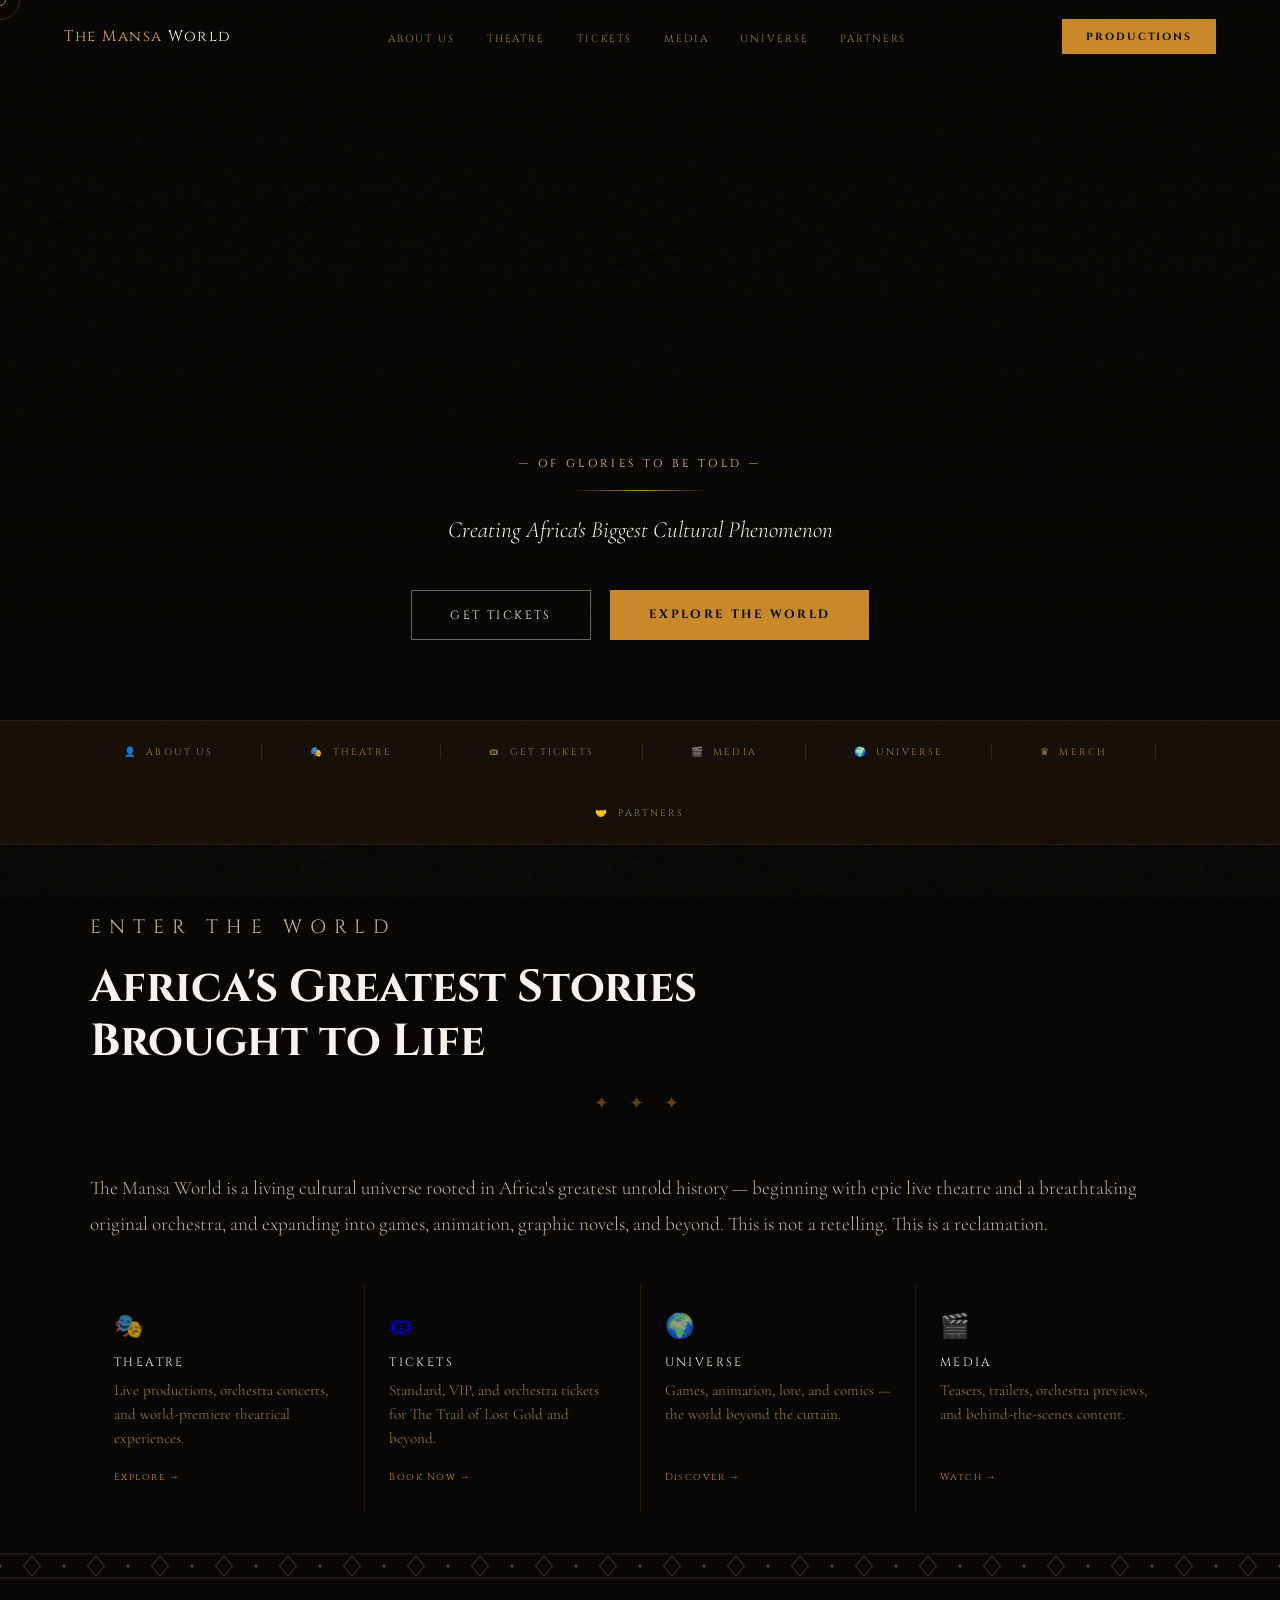
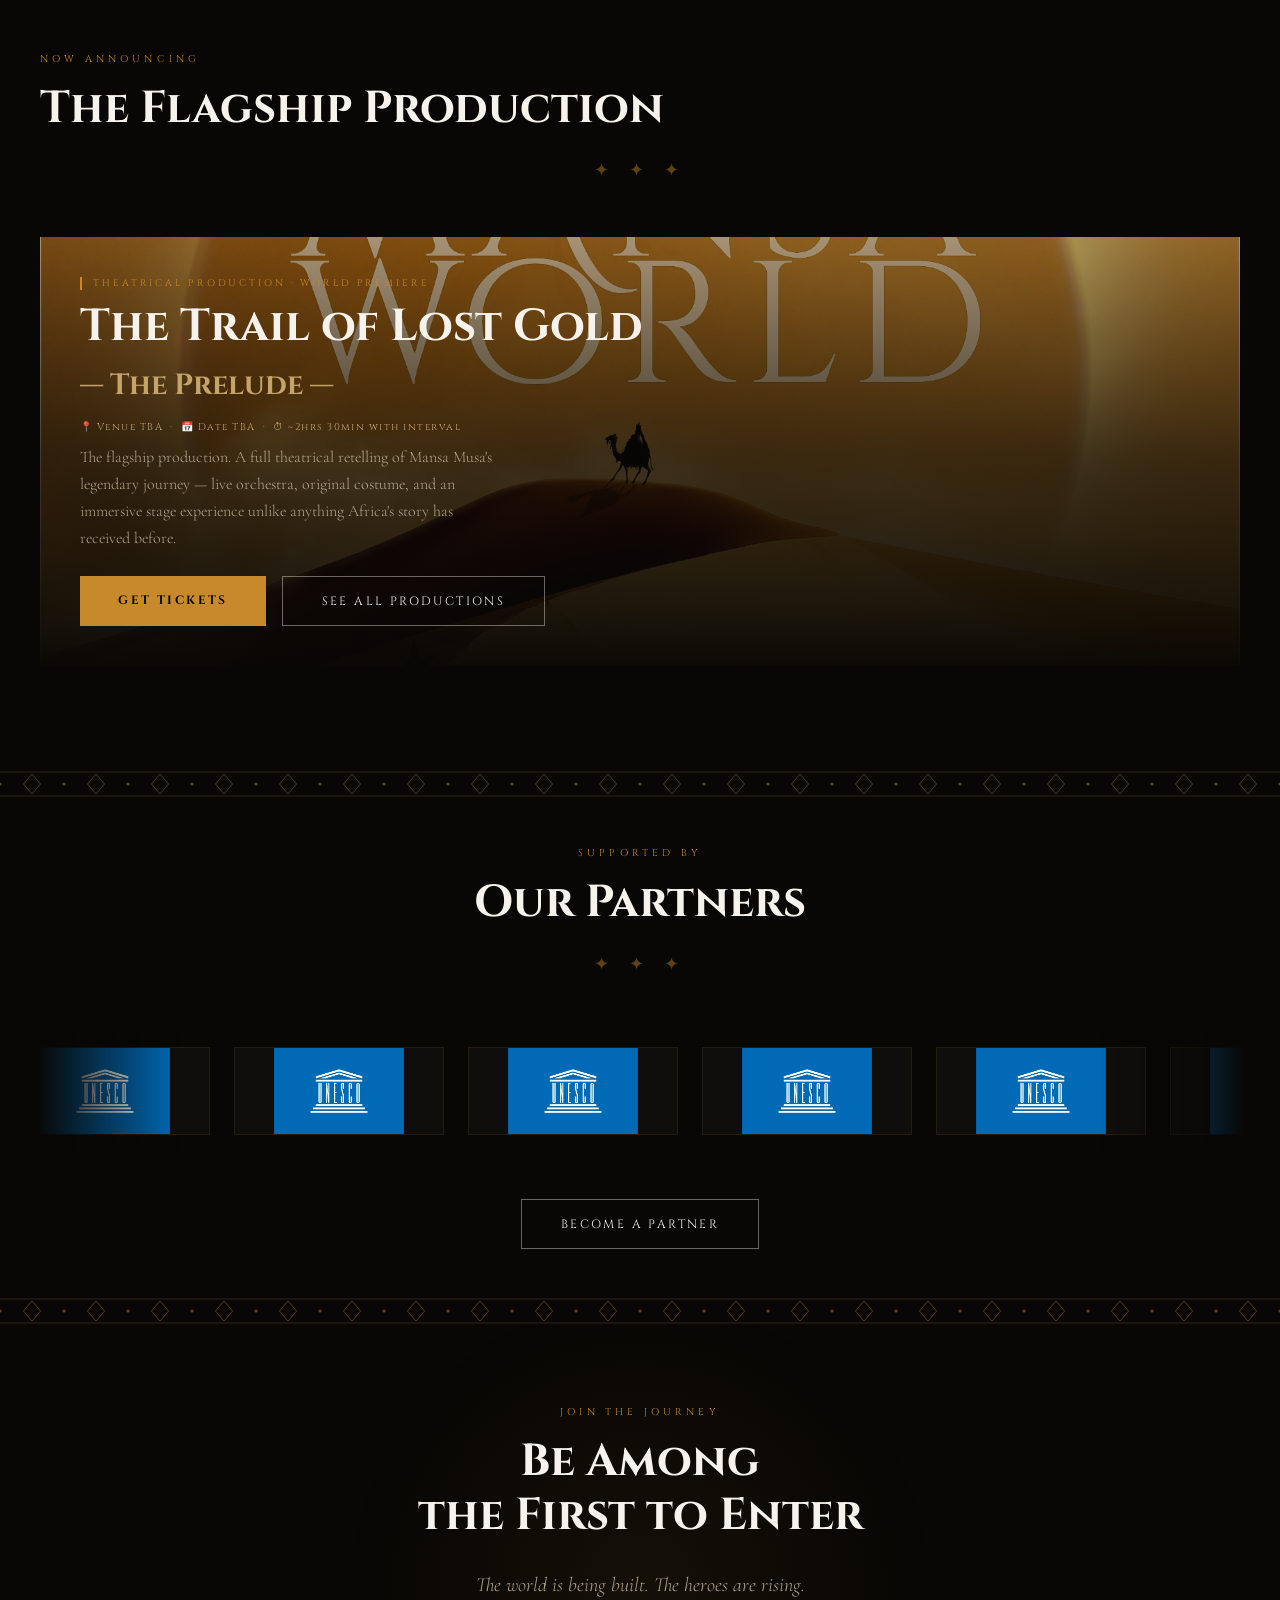
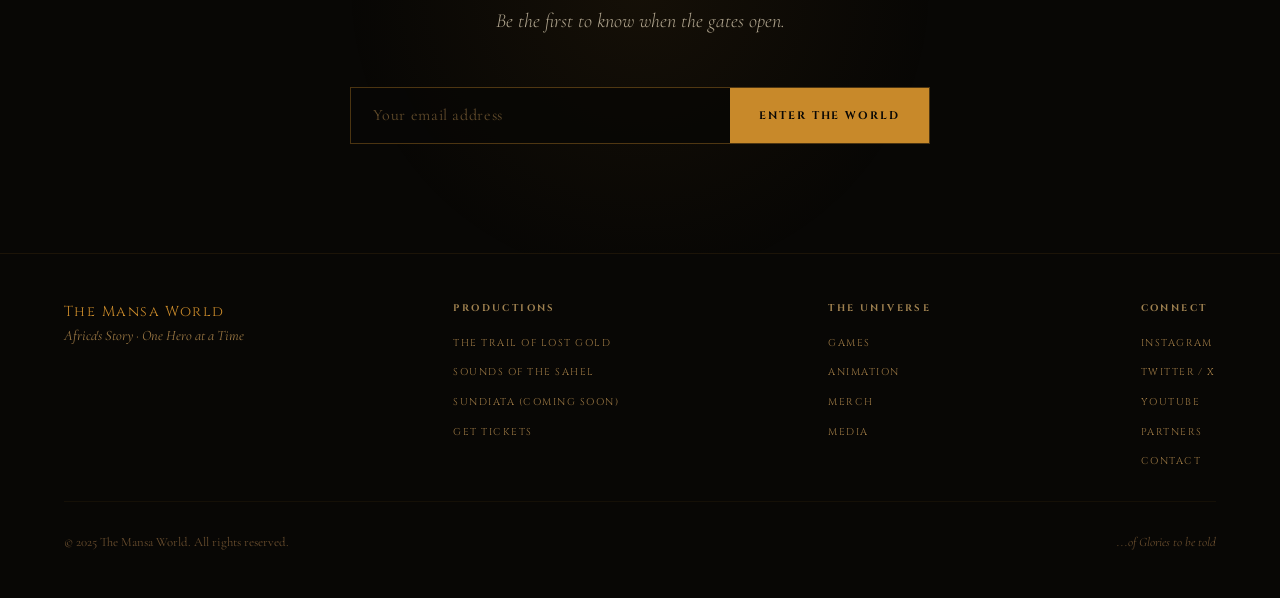
==== commit 34cef2da: "Updates Updated hero page with promo video" ====
--- a/index.html
+++ b/index.html
@@ -31,7 +31,11 @@
 
 <!-- HERO -->
 <section id="hero">
-  <div class="hero-bg-image"></div>
+  <div class="hero-bg-image">
+    <video autoplay muted loop playsinline aria-hidden="true">
+      <source src="mansa_world_promo.mp4" type="video/mp4">
+    </video>
+  </div>
   <div class="hero-bg-overlay"></div>
   <div id="particles"></div>
   <!--<p class="hero-eyebrow">Of Glories To Be Told</p>-->
--- a/styles.css
+++ b/styles.css
@@ -65,7 +65,8 @@
 @keyframes nav-drop{from{transform:translateY(-110%);opacity:0;}to{transform:translateY(0);opacity:1;}}
 
 /* ENTRANCE — hero background slow zoom */
-.hero-bg-image{position:absolute;inset:0;z-index:0;background-image:url('cover.jpeg');background-size:cover;background-position:center 40%;animation:hero-zoom 14s ease-out forwards;will-change:transform;}
+.hero-bg-image{position:absolute;inset:0;z-index:0;overflow:hidden;animation:hero-zoom 14s ease-out forwards;will-change:transform;}
+.hero-bg-image video{display:block;width:100%;height:100%;object-fit:cover;pointer-events:none;}
 @keyframes hero-zoom{from{transform:scale(1.07);}to{transform:scale(1);}}
 
 /* ENTRANCE — hero text improved delays */
